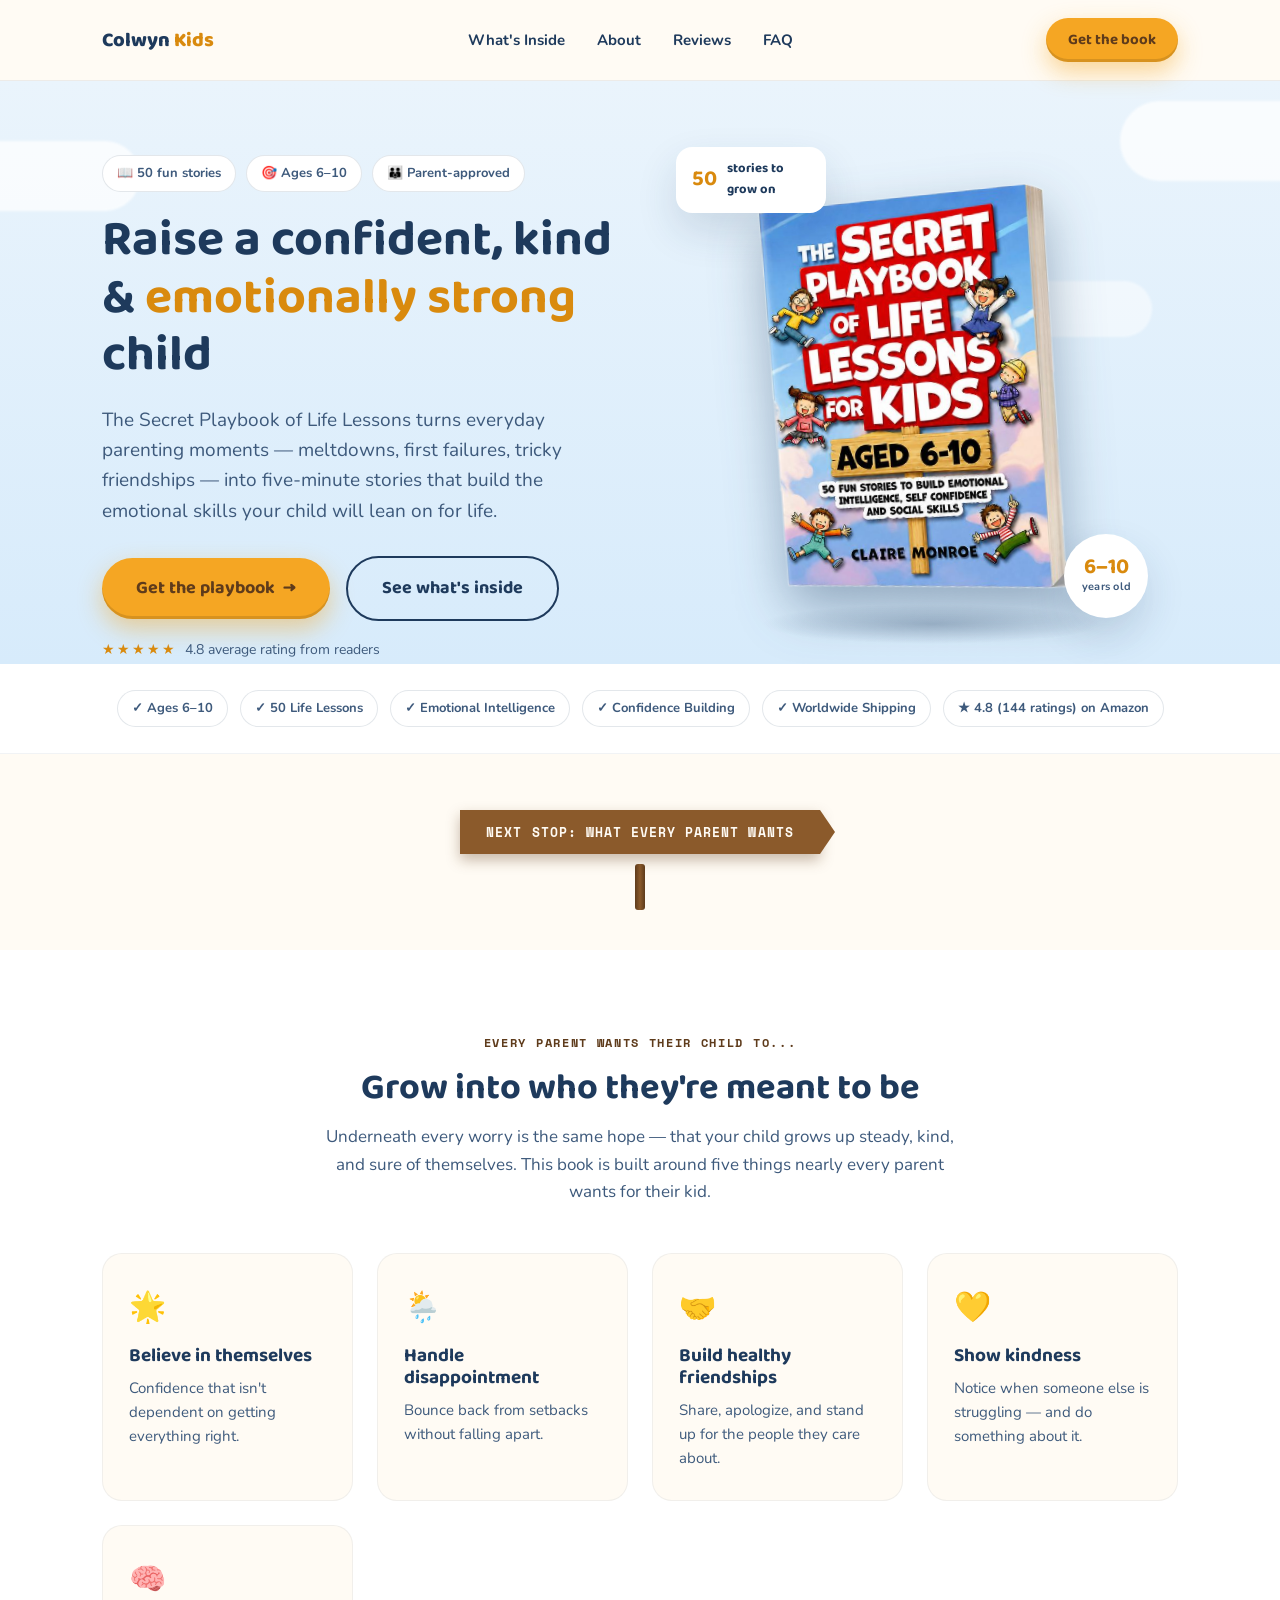
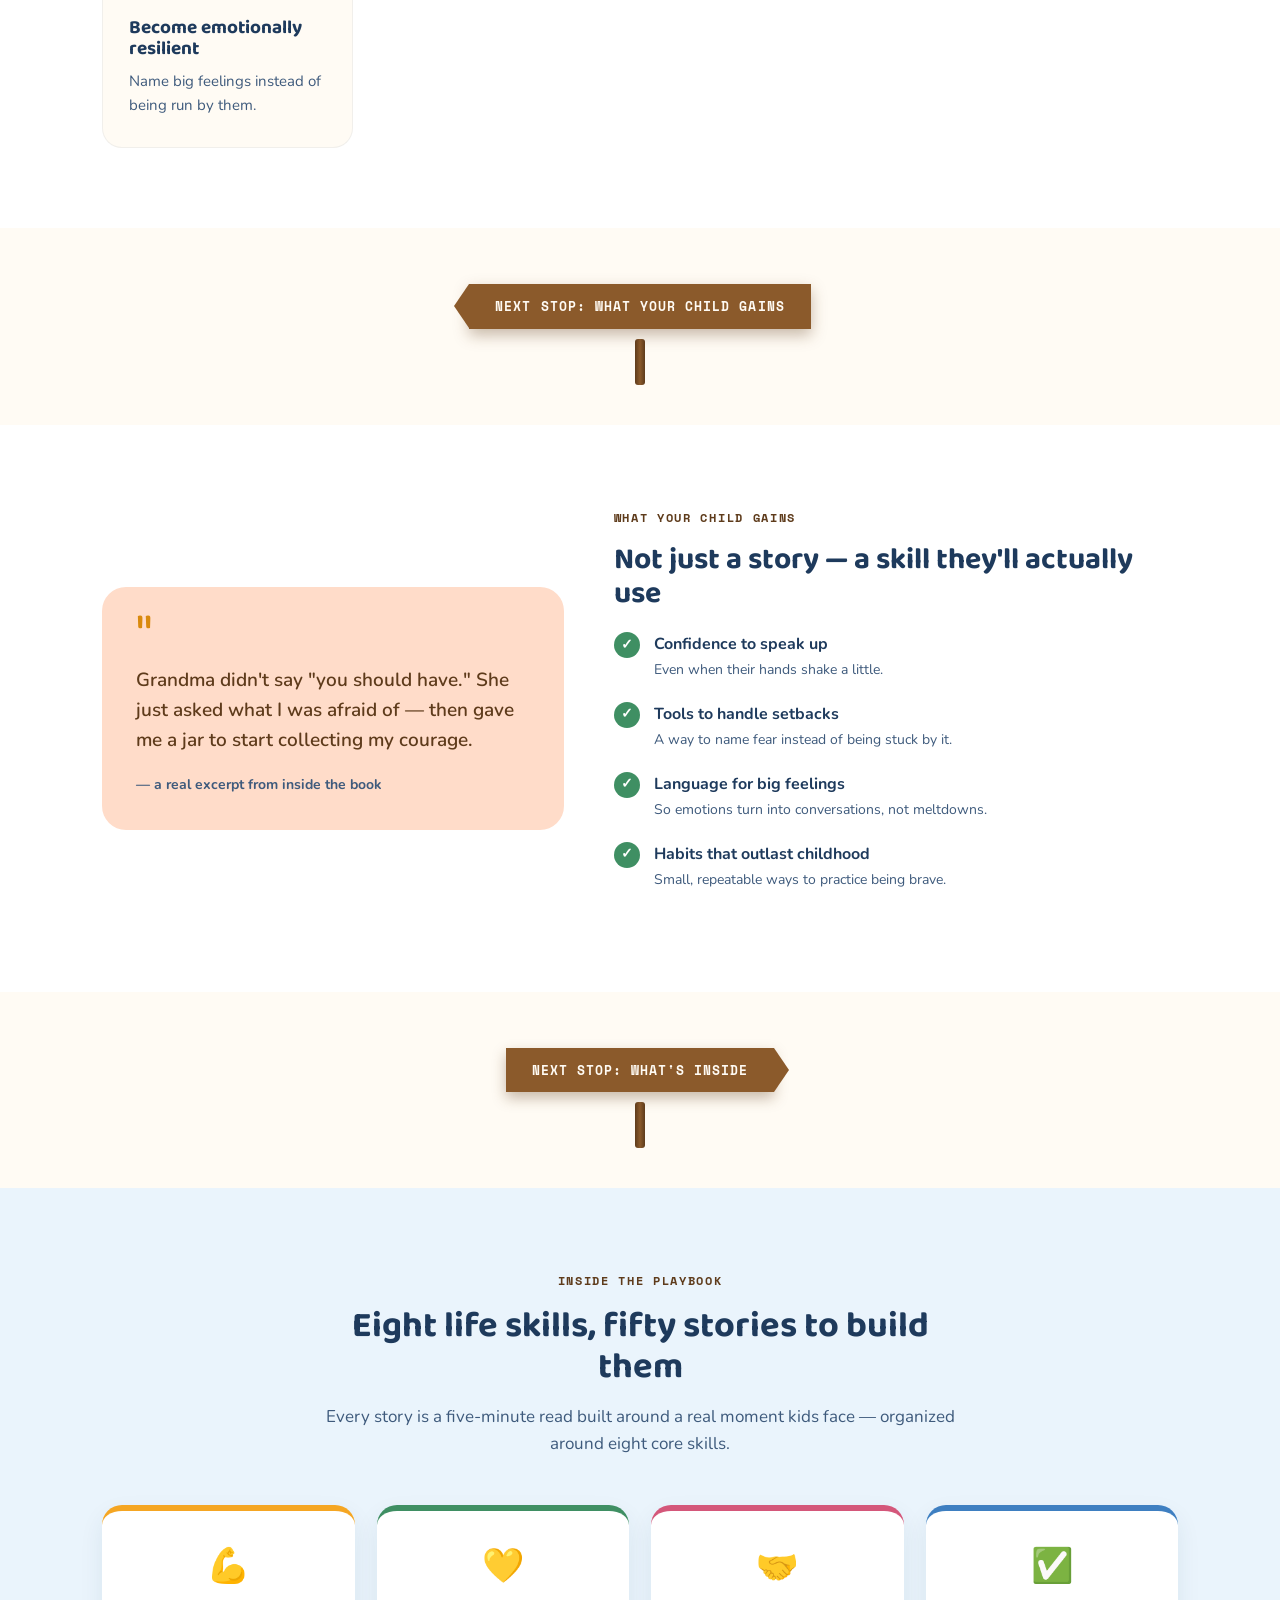
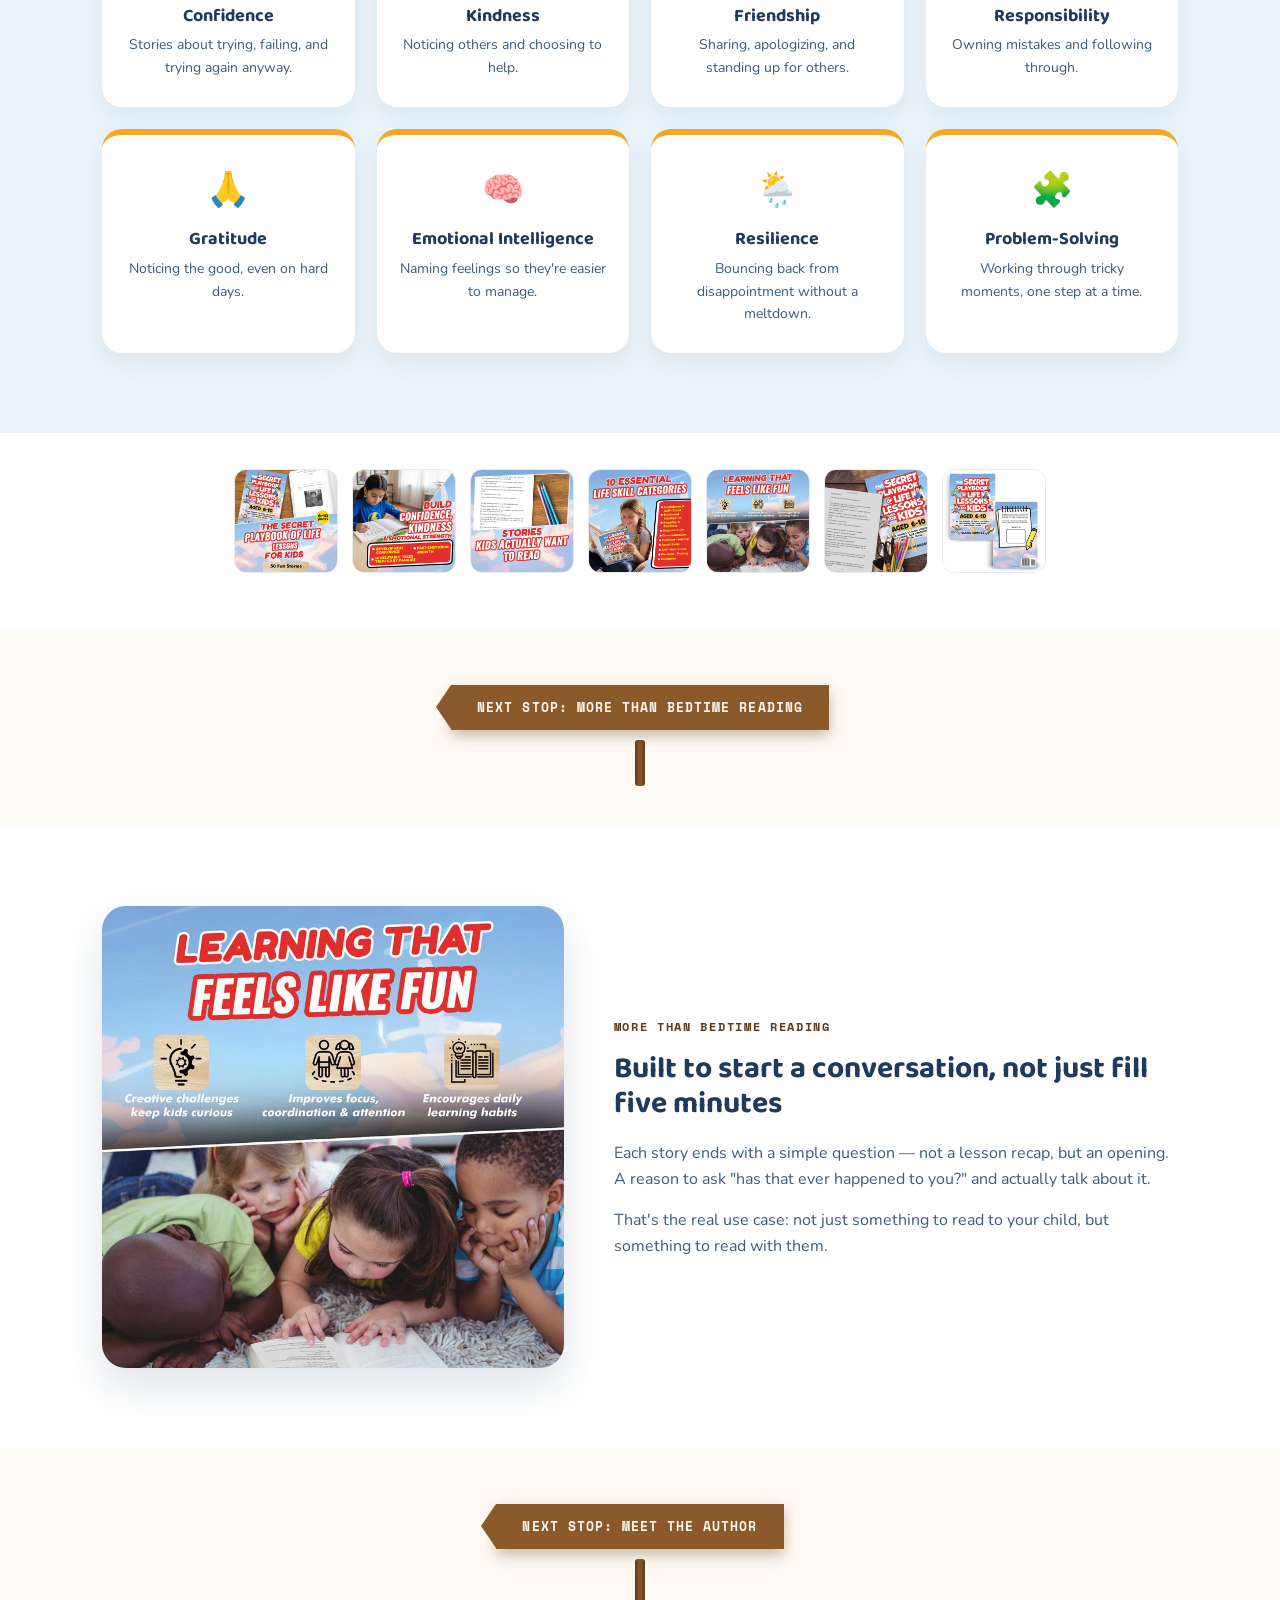
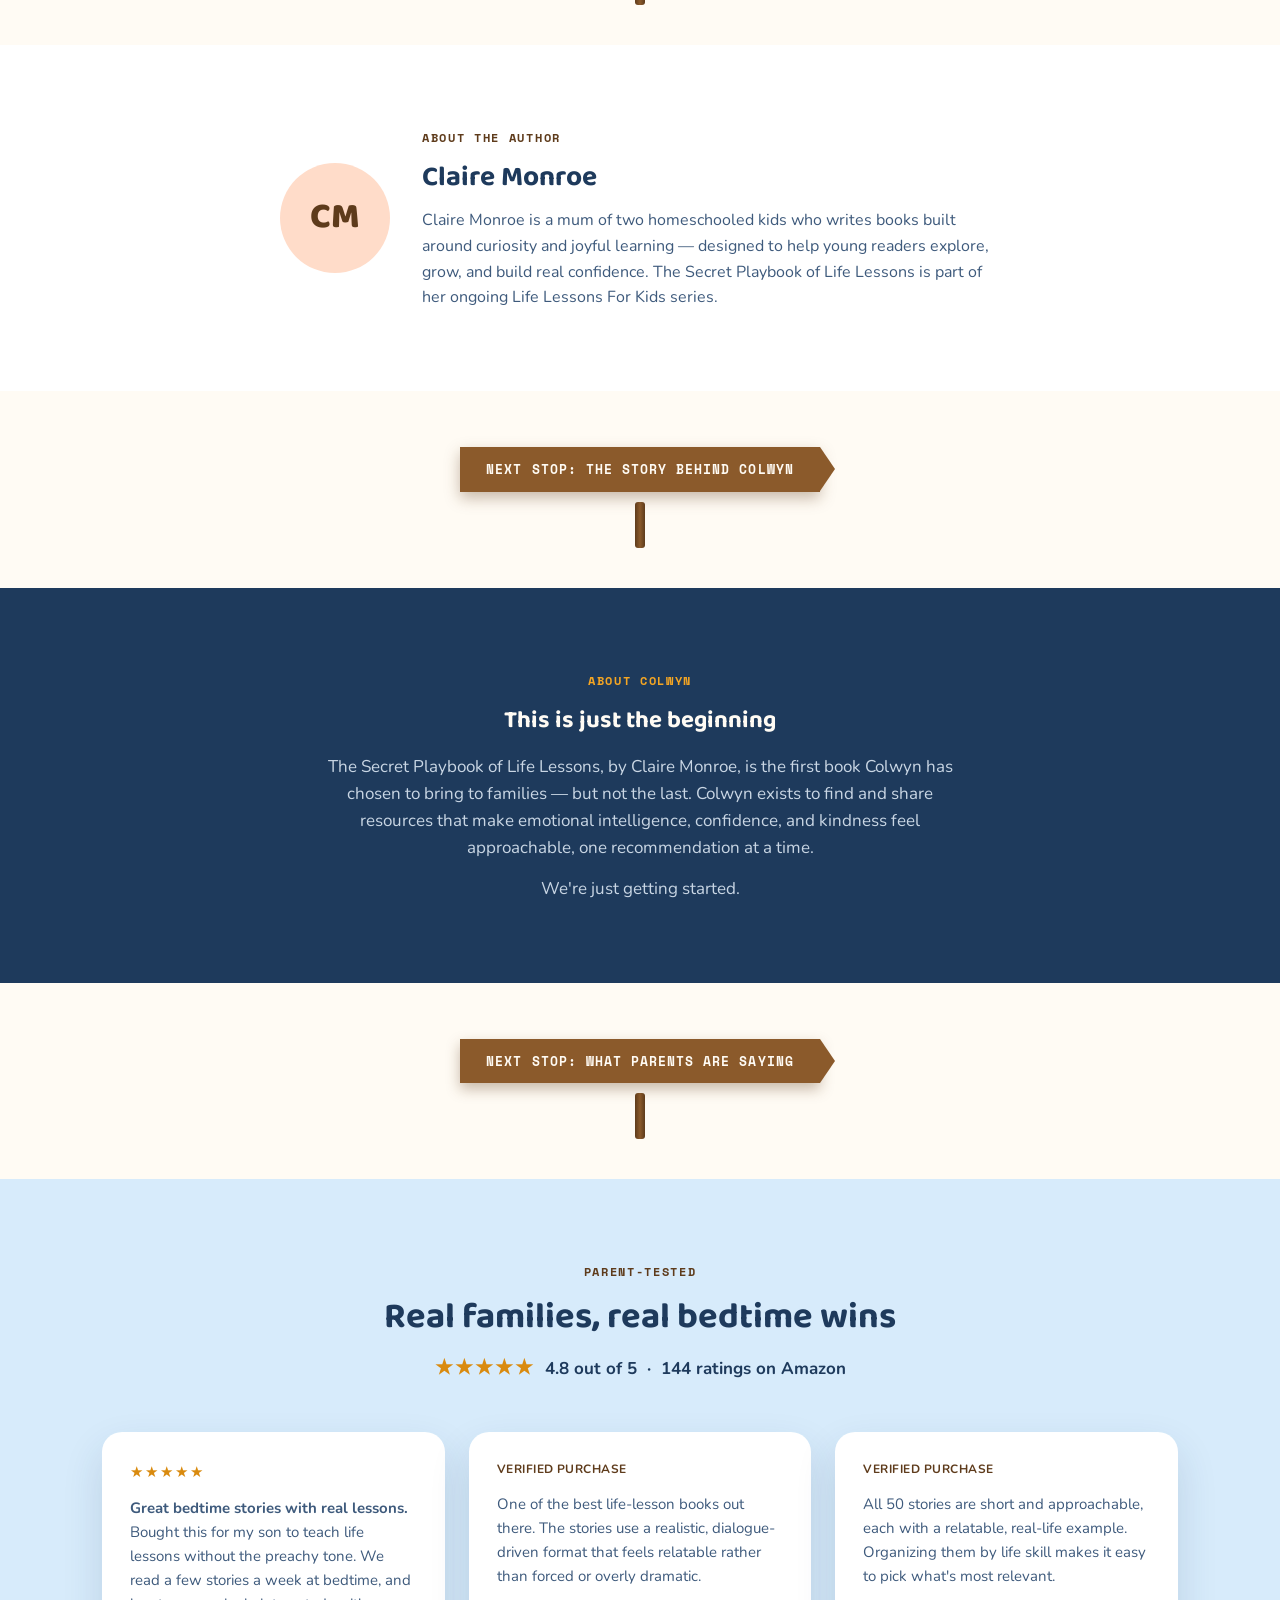
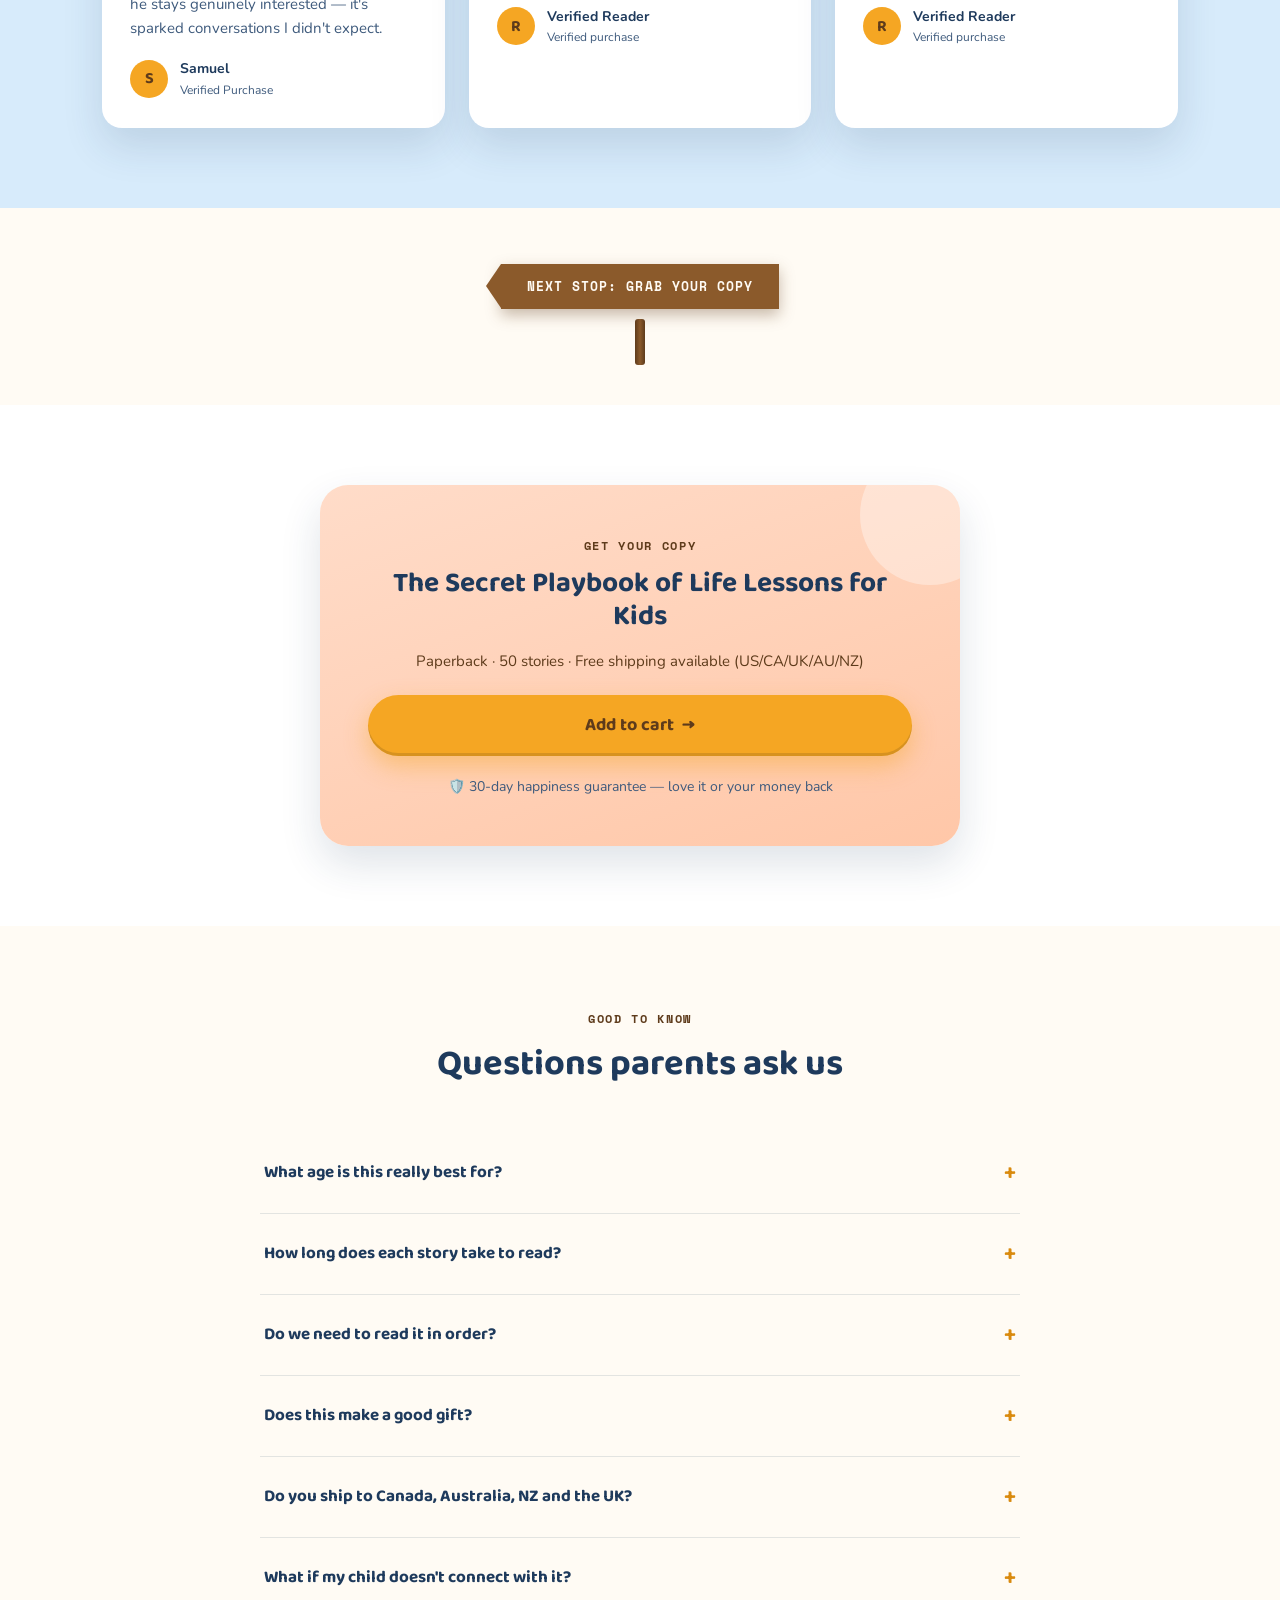
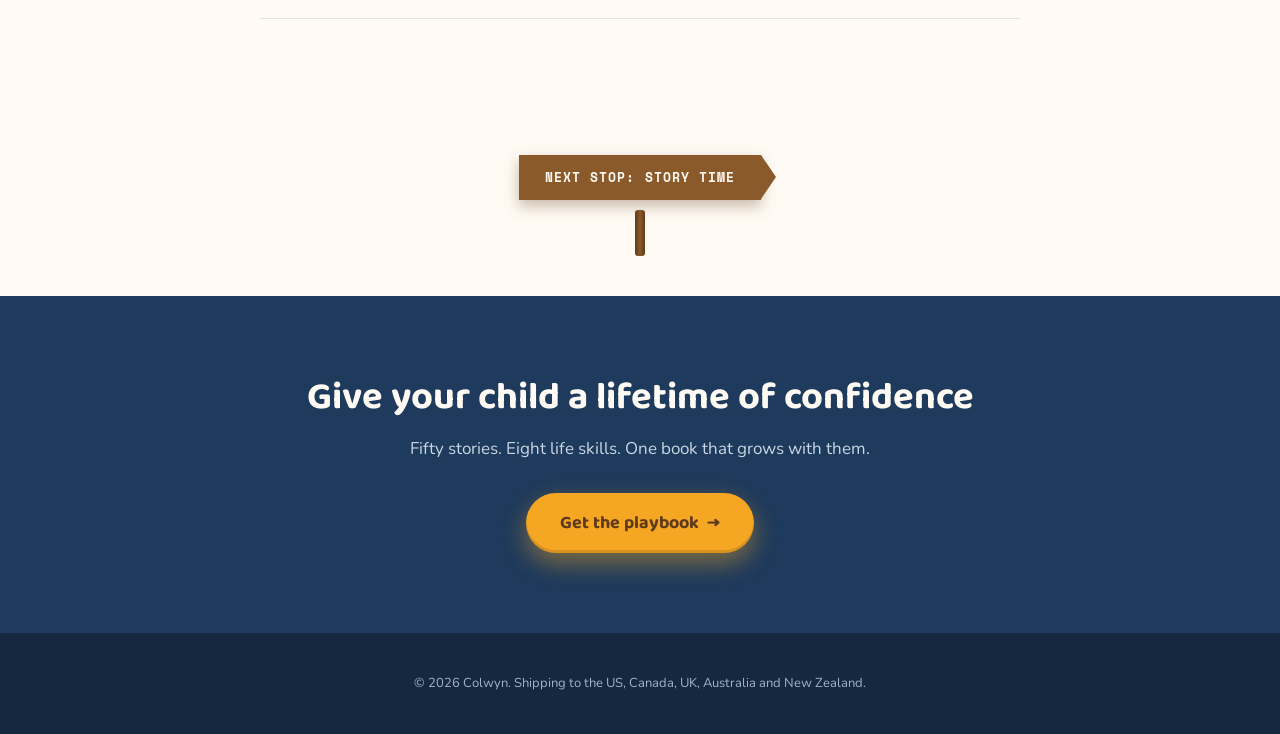
==== index.html @ 711b5210 "Rename l2 revision ife-lessons-landing-page.html to index.html" ====
<!DOCTYPE html>
<html lang="en">
<head>
<meta charset="UTF-8">
<meta name="viewport" content="width=device-width, initial-scale=1.0">
<title>The Secret Playbook of Life Lessons for Kids by Claire Monroe | Colwyn</title>
<link rel="preconnect" href="https://fonts.googleapis.com">
<link rel="preconnect" href="https://fonts.gstatic.com" crossorigin>
<link href="https://fonts.googleapis.com/css2?family=Baloo+2:wght@500;600;700;800&family=Nunito:wght@400;600;700;800&family=Space+Mono:wght@400;700&display=swap" rel="stylesheet">
<style>
  :root{
    --sky:#EAF4FC;
    --sky-deep:#D7EBFB;
    --peach:#FFDCC9;
    --peach-deep:#FFC7A8;
    --ink:#1E3A5C;
    --ink-soft:#3E5A7C;
    --wood:#8B5A2B;
    --wood-dark:#5E3B1B;
    --gold:#F5A623;
    --gold-deep:#D98A0E;
    --leaf:#3F8F63;
    --cream:#FFFBF4;
    --white:#FFFFFF;
    --shadow:0 18px 40px rgba(30,58,92,0.14);
  }
  *{box-sizing:border-box;margin:0;padding:0;}
  html{scroll-behavior:smooth;}
  body{
    font-family:'Nunito',sans-serif;
    color:var(--ink);
    background:var(--cream);
    line-height:1.6;
    -webkit-font-smoothing:antialiased;
  }
  h1,h2,h3,.display{
    font-family:'Baloo 2',cursive;
    font-weight:700;
    color:var(--ink);
    line-height:1.15;
  }
  .eyebrow{
    font-family:'Space Mono',monospace;
    font-size:12px;
    letter-spacing:0.14em;
    text-transform:uppercase;
    color:var(--wood-dark);
    font-weight:700;
  }
  a{color:inherit;text-decoration:none;}
  img{max-width:100%;display:block;}
  .wrap{max-width:1140px;margin:0 auto;padding:0 32px;}
  .btn{
    display:inline-flex;align-items:center;gap:10px;
    font-family:'Baloo 2',cursive;font-weight:700;font-size:18px;
    padding:16px 34px;border-radius:100px;border:none;cursor:pointer;
    transition:transform .15s ease, box-shadow .15s ease;
  }
  .btn-primary{
    background:var(--gold);color:var(--wood-dark);
    box-shadow:0 10px 24px rgba(245,166,35,0.45), inset 0 -3px 0 rgba(0,0,0,0.12);
  }
  .btn-primary:hover{transform:translateY(-2px);box-shadow:0 14px 28px rgba(245,166,35,0.55), inset 0 -3px 0 rgba(0,0,0,0.12);}
  .btn-ghost{
    background:transparent;color:var(--ink);border:2px solid var(--ink);
  }

  /* NAV */
  header{
    position:sticky;top:0;z-index:50;
    background:rgba(255,251,244,0.92);
    backdrop-filter:blur(6px);
    border-bottom:1px solid rgba(30,58,92,0.08);
  }
  .nav{display:flex;align-items:center;justify-content:space-between;padding:18px 32px;max-width:1140px;margin:0 auto;}
  .logo{font-family:'Baloo 2',cursive;font-weight:800;font-size:20px;}
  .logo span{color:var(--gold-deep);}
  .nav-links{display:flex;gap:32px;font-weight:700;font-size:15px;}
  .nav-links a:hover{color:var(--gold-deep);}
  .nav .btn{padding:10px 22px;font-size:15px;}
  @media (max-width:720px){.nav-links{display:none;}}
  section[id]{scroll-margin-top:88px;}

  /* HERO */
  .hero{
    background:linear-gradient(180deg,var(--sky) 0%, var(--sky-deep) 100%);
    position:relative;overflow:hidden;
    padding:72px 0 0;
  }
  .cloud{position:absolute;background:#fff;border-radius:100px;opacity:0.75;filter:blur(1px);}
  .hero-grid{
    display:grid;grid-template-columns:1.05fr 0.95fr;gap:40px;align-items:center;
    position:relative;z-index:2;
  }
  .badge-row{display:flex;gap:10px;flex-wrap:wrap;margin-bottom:20px;}
  .pill{
    background:var(--white);border:1px solid rgba(30,58,92,0.12);
    padding:7px 14px;border-radius:100px;font-size:13px;font-weight:700;
    display:flex;align-items:center;gap:6px;color:var(--ink-soft);
  }
  .hero h1{font-size:50px;margin-bottom:20px;}
  .hero h1 .hl{color:var(--gold-deep);}
  .hero p.lead{font-size:19px;color:var(--ink-soft);max-width:480px;margin-bottom:30px;}
  .hero-cta-row{display:flex;gap:16px;align-items:center;flex-wrap:wrap;margin-bottom:18px;}
  .trust-line{font-size:14px;color:var(--ink-soft);display:flex;align-items:center;gap:8px;}
  .stars{color:var(--gold-deep);letter-spacing:2px;}
  .book-stage{position:relative;display:flex;justify-content:center;align-items:center;padding:30px 0 60px;}
  .book-shadow{
    position:absolute;bottom:20px;width:70%;height:40px;
    background:radial-gradient(ellipse at center, rgba(30,58,92,0.28) 0%, rgba(30,58,92,0) 70%);
    z-index:0;
  }
  .book-cover-img{
    width:78%;max-width:340px;
    filter:drop-shadow(0 22px 26px rgba(30,58,92,0.38));
    transform:rotate(-4deg);
    position:relative;z-index:1;
  }
  .float-badge{
    position:absolute;background:var(--white);border-radius:16px;padding:12px 16px;
    box-shadow:var(--shadow);font-family:'Baloo 2',cursive;font-weight:700;
    display:flex;align-items:center;gap:10px;
    z-index:2;
  }
  .float-badge.stories{top:-6px;left:-10px;font-size:13px;max-width:150px;}
  .float-badge.age{
    bottom:9%;right:6%;flex-direction:column;gap:0;text-align:center;
    width:84px;height:84px;border-radius:50%;justify-content:center;padding:6px;
  }
  .float-badge.age .num{font-size:22px;line-height:1;}
  .float-badge.age .sub{font-size:11px;font-weight:700;color:var(--ink-soft);font-family:'Nunito',sans-serif;letter-spacing:0.02em;}
  .float-badge .num{font-size:22px;color:var(--gold-deep);}

  /* SIGNPOST DIVIDER (signature element) */
  .signpost-divider{
    display:flex;flex-direction:column;align-items:center;gap:10px;
    padding:56px 0 40px;position:relative;
  }
  .signpost-post{width:10px;height:46px;background:linear-gradient(90deg,var(--wood-dark),var(--wood),var(--wood-dark));border-radius:3px;}
  .signpost-arrow{
    background:var(--wood);color:var(--cream);
    font-family:'Space Mono',monospace;font-weight:700;font-size:13px;letter-spacing:0.08em;
    padding:12px 26px;position:relative;text-transform:uppercase;
    box-shadow:0 6px 14px rgba(94,59,27,0.35);
  }
  .signpost-arrow::after{
    content:"";position:absolute;right:-15px;top:0;border-top:22px solid transparent;
    border-bottom:22px solid transparent;border-left:15px solid var(--wood);
  }
  .signpost-arrow.left::after{left:-15px;right:auto;border-left:none;border-right:15px solid var(--wood);}

  section{padding:80px 0;}
  .section-head{text-align:center;max-width:640px;margin:0 auto 48px;}
  .section-head h2{font-size:36px;margin:12px 0 14px;}
  .section-head p{color:var(--ink-soft);font-size:17px;}

  /* EMPATHY */
  .empathy{background:var(--white);}
  .empathy-grid{display:grid;grid-template-columns:repeat(auto-fit,minmax(210px,1fr));gap:24px;}
  .empathy-card{
    background:var(--cream);border-radius:20px;padding:30px 26px;
    border:1px solid rgba(30,58,92,0.06);
  }
  .empathy-card .icon{font-size:30px;margin-bottom:14px;display:block;}
  .empathy-card h3{font-size:19px;margin-bottom:8px;}
  .empathy-card p{color:var(--ink-soft);font-size:15px;}

  /* TRAIL / FEATURES */
  .trail-section{background:var(--sky);}
  .trail{display:grid;grid-template-columns:repeat(4,1fr);gap:22px;}
  .sign{
    background:var(--white);border-radius:20px;padding:28px 22px;text-align:center;
    box-shadow:0 10px 24px rgba(30,58,92,0.08);position:relative;
    border-top:6px solid var(--gold);
  }
  .sign:nth-child(2){border-top-color:var(--leaf);}
  .sign:nth-child(3){border-top-color:#D4577A;}
  .sign:nth-child(4){border-top-color:#3E7FC1;}
  .sign .emoji{font-size:34px;margin-bottom:12px;display:block;}
  .sign h3{font-size:18px;margin-bottom:8px;}
  .sign p{font-size:14px;color:var(--ink-soft);}

  /* STORY PREVIEW */
  .preview{background:var(--white);}
  .preview-grid{display:grid;grid-template-columns:0.9fr 1.1fr;gap:50px;align-items:center;}
  .quote-card{
    background:var(--peach);border-radius:24px;padding:34px;position:relative;
  }
  .quote-card .mark{font-family:'Baloo 2',cursive;font-size:60px;color:var(--gold-deep);line-height:0.5;display:block;margin-bottom:14px;}
  .quote-card p.quote-text{font-size:19px;color:var(--wood-dark);font-weight:600;}
  .quote-card .attribution{margin-top:18px;font-size:14px;color:var(--ink-soft);font-weight:700;}
  .preview-list{list-style:none;}
  .preview-list li{display:flex;gap:14px;margin-bottom:20px;align-items:flex-start;}
  .check{
    flex-shrink:0;width:26px;height:26px;background:var(--leaf);border-radius:50%;
    color:#fff;display:flex;align-items:center;justify-content:center;font-size:14px;font-weight:700;
  }
  .preview-list h4{font-size:16px;margin-bottom:2px;}
  .preview-list p{font-size:14px;color:var(--ink-soft);}

  /* TESTIMONIALS */
  .testimonials{background:var(--sky-deep);}
  .test-grid{display:grid;grid-template-columns:repeat(3,1fr);gap:24px;}
  .test-card{background:var(--white);border-radius:20px;padding:28px;box-shadow:var(--shadow);}
  .test-card .stars{margin-bottom:12px;font-size:15px;}
  .test-card p.body-text{font-size:15px;color:var(--ink-soft);margin-bottom:18px;}
  .test-who{display:flex;align-items:center;gap:12px;}
  .avatar{width:38px;height:38px;border-radius:50%;background:var(--gold);color:var(--wood-dark);display:flex;align-items:center;justify-content:center;font-weight:700;font-family:'Baloo 2',cursive;}
  .test-who .name{font-weight:700;font-size:14px;}
  .test-who .loc{font-size:12px;color:var(--ink-soft);}

  /* PRICING */
  .pricing{background:var(--white);}
  .price-box{
    max-width:640px;margin:0 auto;background:linear-gradient(160deg,var(--peach) 0%, var(--peach-deep) 100%);
    border-radius:28px;padding:48px;text-align:center;box-shadow:var(--shadow);position:relative;overflow:hidden;
  }
  .price-box::before{
    content:"";position:absolute;top:-40px;right:-40px;width:140px;height:140px;
    background:rgba(255,255,255,0.35);border-radius:50%;
  }
  .price-box .btn-primary{width:100%;justify-content:center;margin-top:22px;}
  .guarantee{display:flex;align-items:center;justify-content:center;gap:10px;margin-top:20px;font-size:14px;color:var(--ink-soft);}

  /* FAQ */
  .faq{background:var(--cream);}
  .faq-list{max-width:760px;margin:0 auto;}
  .faq-item{border-bottom:1px solid rgba(30,58,92,0.12);}
  .faq-q{
    width:100%;text-align:left;background:none;border:none;cursor:pointer;
    padding:22px 4px;display:flex;justify-content:space-between;align-items:center;
    font-family:'Baloo 2',cursive;font-weight:700;font-size:17px;color:var(--ink);
  }
  .faq-q .plus{font-size:22px;color:var(--gold-deep);transition:transform .2s ease;}
  .faq-a{max-height:0;overflow:hidden;transition:max-height .25s ease;font-size:15px;color:var(--ink-soft);}
  .faq-a p{padding-bottom:20px;padding-right:30px;}
  .faq-item.open .plus{transform:rotate(45deg);}

  /* FINAL CTA */
  .final-cta{
    background:var(--ink);color:var(--cream);text-align:center;position:relative;overflow:hidden;
  }
  .final-cta h2{color:var(--cream);font-size:38px;margin-bottom:16px;}
  .final-cta p{color:#C9D6E4;max-width:480px;margin:0 auto 30px;font-size:17px;}
  .final-cta .signpost-arrow{background:var(--gold);color:var(--wood-dark);}
  .final-cta .signpost-arrow::after{border-left-color:var(--gold);}

  footer{background:#16283F;color:#9FB3C8;padding:40px 0;text-align:center;font-size:13px;}
  footer a{color:#D7E4F0;}

  @media (max-width:900px){
    .hero-grid{grid-template-columns:1fr;}
    .hero h1{font-size:38px;}
    .empathy-grid,.trail{grid-template-columns:repeat(2,1fr);}
    .preview-grid{grid-template-columns:1fr;}
    .test-grid{grid-template-columns:1fr;}
  }
  @media (max-width:560px){
    .empathy-grid,.trail{grid-template-columns:1fr;}
    .wrap{padding:0 20px;}
    .price-box{padding:32px 24px;}
  }

  /* GALLERY */
  .gallery{background:var(--white);padding:36px 0 56px;}
  .gallery-strip{display:flex;justify-content:center;flex-wrap:wrap;gap:14px;}
  .gallery-strip figure{margin:0;width:104px;height:104px;border-radius:12px;overflow:hidden;border:1px solid rgba(30,58,92,0.10);cursor:pointer;transition:transform .15s ease, border-color .15s ease;flex-shrink:0;}
  .gallery-strip figure:hover{transform:translateY(-3px);border-color:var(--gold-deep);}
  .gallery-strip img{width:100%;height:100%;object-fit:cover;display:block;}
  @media (max-width:560px){
    .gallery-strip figure{width:78px;height:78px;}
  }

  /* LIGHTBOX */
  .lightbox-overlay{
    position:fixed;inset:0;background:rgba(30,58,92,0.85);
    display:none;align-items:center;justify-content:center;
    z-index:999;padding:32px;cursor:zoom-out;
  }
  .lightbox-overlay.open{display:flex;}
  .lightbox-overlay img{max-width:90vw;max-height:88vh;border-radius:14px;box-shadow:0 24px 60px rgba(0,0,0,0.45);cursor:default;}
  .lightbox-close{
    position:absolute;top:22px;right:30px;color:#fff;font-size:34px;
    font-family:'Baloo 2',cursive;cursor:pointer;line-height:1;
  }

  /* TRUST BAR */
  .trust-bar{background:var(--white);padding:26px 0;border-bottom:1px solid rgba(30,58,92,0.06);}
  .trust-bar-row{display:flex;flex-wrap:wrap;justify-content:center;gap:12px;}

  /* ABOUT COLWYN */
  .about-section{background:var(--ink);}
  .about-section .wrap{max-width:720px;text-align:center;}
  .about-section h2{color:var(--cream);}
  .about-section p{color:#C9D6E4;font-size:17px;margin-bottom:14px;}

  /* AUTHOR */
  .author-section{background:var(--white);}
  .author-card{display:flex;gap:32px;align-items:center;max-width:720px;margin:0 auto;}
  .author-avatar{
    flex-shrink:0;width:110px;height:110px;border-radius:50%;background:var(--peach);
    display:flex;align-items:center;justify-content:center;font-family:'Baloo 2',cursive;
    font-size:36px;font-weight:800;color:var(--wood-dark);
  }
  .author-card p{color:var(--ink-soft);font-size:16px;}
  @media (max-width:560px){.author-card{flex-direction:column;text-align:center;}}
</style>
</head>
<body>

<header>
  <div class="nav">
    <div class="logo">Colwyn <span>Kids</span></div>
    <div class="nav-links">
      <a href="#inside">What's Inside</a>
      <a href="#about">About</a>
      <a href="#reviews">Reviews</a>
      <a href="#faq">FAQ</a>
    </div>
    <a href="#pricing" class="btn btn-primary">Get the book</a>
  </div>
</header>

<section class="hero">
  <div class="cloud" style="width:180px;height:70px;top:60px;left:-40px;"></div>
  <div class="cloud" style="width:220px;height:80px;top:20px;right:-60px;"></div>
  <div class="cloud" style="width:140px;height:56px;top:200px;right:10%;opacity:0.5;"></div>
  <div class="wrap hero-grid">
    <div>
      <div class="badge-row">
        <span class="pill">📖 50 fun stories</span>
        <span class="pill">🎯 Ages 6–10</span>
        <span class="pill">👪 Parent-approved</span>
      </div>
      <h1>Raise a confident, kind & <span class="hl">emotionally strong</span> child</h1>
      <p class="lead">The Secret Playbook of Life Lessons turns everyday parenting moments — meltdowns, first failures, tricky friendships — into five-minute stories that build the emotional skills your child will lean on for life.</p>
      <div class="hero-cta-row">
        <a href="#pricing" class="btn btn-primary">Get the playbook &nbsp;→</a>
        <a href="#inside" class="btn btn-ghost">See what's inside</a>
      </div>
      <div class="trust-line"><span class="stars">★★★★★</span> 4.8 average rating from readers</div>
    </div>
    <div class="book-stage">
      <div class="book-shadow"></div>
      <div class="float-badge stories"><span class="num">50</span> stories to grow on</div>
      <img class="book-cover-img" src="[data-uri]" alt="The Secret Playbook of Life Lessons for Kids, by Claire Monroe">
      <div class="float-badge age"><span class="num">6–10</span><span class="sub">years old</span></div>
    </div>
  </div>
</section>

<section class="trust-bar">
  <div class="wrap trust-bar-row">
    <span class="pill">✓ Ages 6–10</span>
    <span class="pill">✓ 50 Life Lessons</span>
    <span class="pill">✓ Emotional Intelligence</span>
    <span class="pill">✓ Confidence Building</span>
    <span class="pill">✓ Worldwide Shipping</span>
    <span class="pill">★ 4.8 (144 ratings) on Amazon</span>
  </div>
</section>

<div class="signpost-divider">
  <div class="signpost-arrow">Next stop: what every parent wants</div>
  <div class="signpost-post"></div>
</div>

<section class="empathy" id="emotional">
  <div class="wrap">
    <div class="section-head">
      <span class="eyebrow">Every parent wants their child to...</span>
      <h2>Grow into who they're meant to be</h2>
      <p>Underneath every worry is the same hope — that your child grows up steady, kind, and sure of themselves. This book is built around five things nearly every parent wants for their kid.</p>
    </div>
    <div class="empathy-grid">
      <div class="empathy-card">
        <span class="icon">🌟</span>
        <h3>Believe in themselves</h3>
        <p>Confidence that isn't dependent on getting everything right.</p>
      </div>
      <div class="empathy-card">
        <span class="icon">🌦️</span>
        <h3>Handle disappointment</h3>
        <p>Bounce back from setbacks without falling apart.</p>
      </div>
      <div class="empathy-card">
        <span class="icon">🤝</span>
        <h3>Build healthy friendships</h3>
        <p>Share, apologize, and stand up for the people they care about.</p>
      </div>
      <div class="empathy-card">
        <span class="icon">💛</span>
        <h3>Show kindness</h3>
        <p>Notice when someone else is struggling — and do something about it.</p>
      </div>
      <div class="empathy-card">
        <span class="icon">🧠</span>
        <h3>Become emotionally resilient</h3>
        <p>Name big feelings instead of being run by them.</p>
      </div>
    </div>
  </div>
</section>

<div class="signpost-divider">
  <div class="signpost-arrow left">Next stop: what your child gains</div>
  <div class="signpost-post"></div>
</div>

<section class="preview" id="benefits">
  <div class="wrap preview-grid">
    <div class="quote-card">
      <span class="mark">"</span>
      <p class="quote-text">Grandma didn't say "you should have." She just asked what I was afraid of — then gave me a jar to start collecting my courage.</p>
      <div class="attribution">— a real excerpt from inside the book</div>
    </div>
    <div>
      <span class="eyebrow">What your child gains</span>
      <h2 style="margin:12px 0 20px;font-size:30px;">Not just a story — a skill they'll actually use</h2>
      <ul class="preview-list">
        <li><span class="check">✓</span><div><h4>Confidence to speak up</h4><p>Even when their hands shake a little.</p></div></li>
        <li><span class="check">✓</span><div><h4>Tools to handle setbacks</h4><p>A way to name fear instead of being stuck by it.</p></div></li>
        <li><span class="check">✓</span><div><h4>Language for big feelings</h4><p>So emotions turn into conversations, not meltdowns.</p></div></li>
        <li><span class="check">✓</span><div><h4>Habits that outlast childhood</h4><p>Small, repeatable ways to practice being brave.</p></div></li>
      </ul>
    </div>
  </div>
</section>

<div class="signpost-divider">
  <div class="signpost-arrow">Next stop: what's inside</div>
  <div class="signpost-post"></div>
</div>

<section class="trail-section" id="inside">
  <div class="wrap">
    <div class="section-head">
      <span class="eyebrow">Inside the playbook</span>
      <h2>Eight life skills, fifty stories to build them</h2>
      <p>Every story is a five-minute read built around a real moment kids face — organized around eight core skills.</p>
    </div>
    <div class="trail">
      <div class="sign">
        <span class="emoji">💪</span>
        <h3>Confidence</h3>
        <p>Stories about trying, failing, and trying again anyway.</p>
      </div>
      <div class="sign">
        <span class="emoji">💛</span>
        <h3>Kindness</h3>
        <p>Noticing others and choosing to help.</p>
      </div>
      <div class="sign">
        <span class="emoji">🤝</span>
        <h3>Friendship</h3>
        <p>Sharing, apologizing, and standing up for others.</p>
      </div>
      <div class="sign">
        <span class="emoji">✅</span>
        <h3>Responsibility</h3>
        <p>Owning mistakes and following through.</p>
      </div>
      <div class="sign">
        <span class="emoji">🙏</span>
        <h3>Gratitude</h3>
        <p>Noticing the good, even on hard days.</p>
      </div>
      <div class="sign">
        <span class="emoji">🧠</span>
        <h3>Emotional Intelligence</h3>
        <p>Naming feelings so they're easier to manage.</p>
      </div>
      <div class="sign">
        <span class="emoji">🌦️</span>
        <h3>Resilience</h3>
        <p>Bouncing back from disappointment without a meltdown.</p>
      </div>
      <div class="sign">
        <span class="emoji">🧩</span>
        <h3>Problem-Solving</h3>
        <p>Working through tricky moments, one step at a time.</p>
      </div>
    </div>
  </div>
</section>

<section class="gallery">
  <div class="wrap">
    <div class="gallery-strip">
      <figure><img src="[data-uri]" alt="The Secret Playbook of Life Lessons for Kids, with a sample story page featuring The Boy and His Worries"></figure>
      <figure><img src="[data-uri]" alt="A young reader building confidence and kindness with the book"></figure>
      <figure><img src="[data-uri]" alt="Sample story page kids actually want to read"></figure>
      <figure><img src="[data-uri]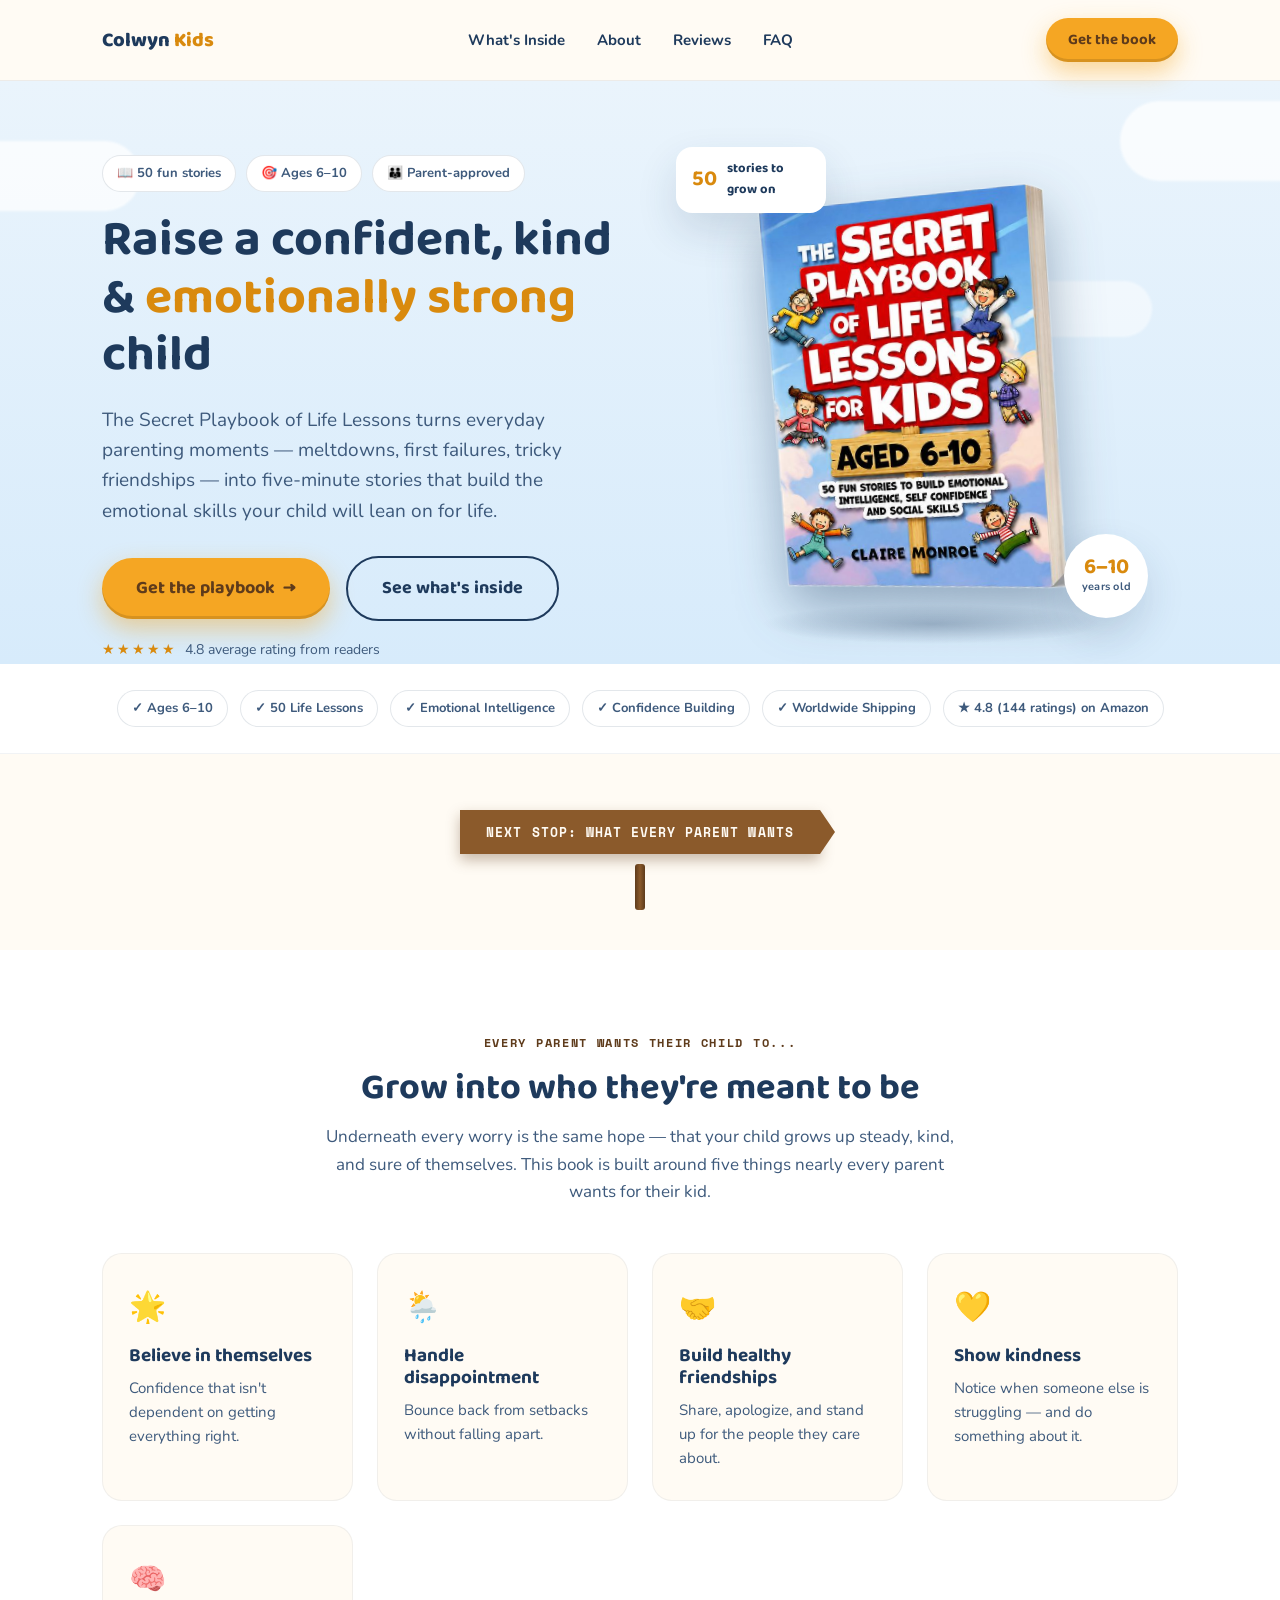
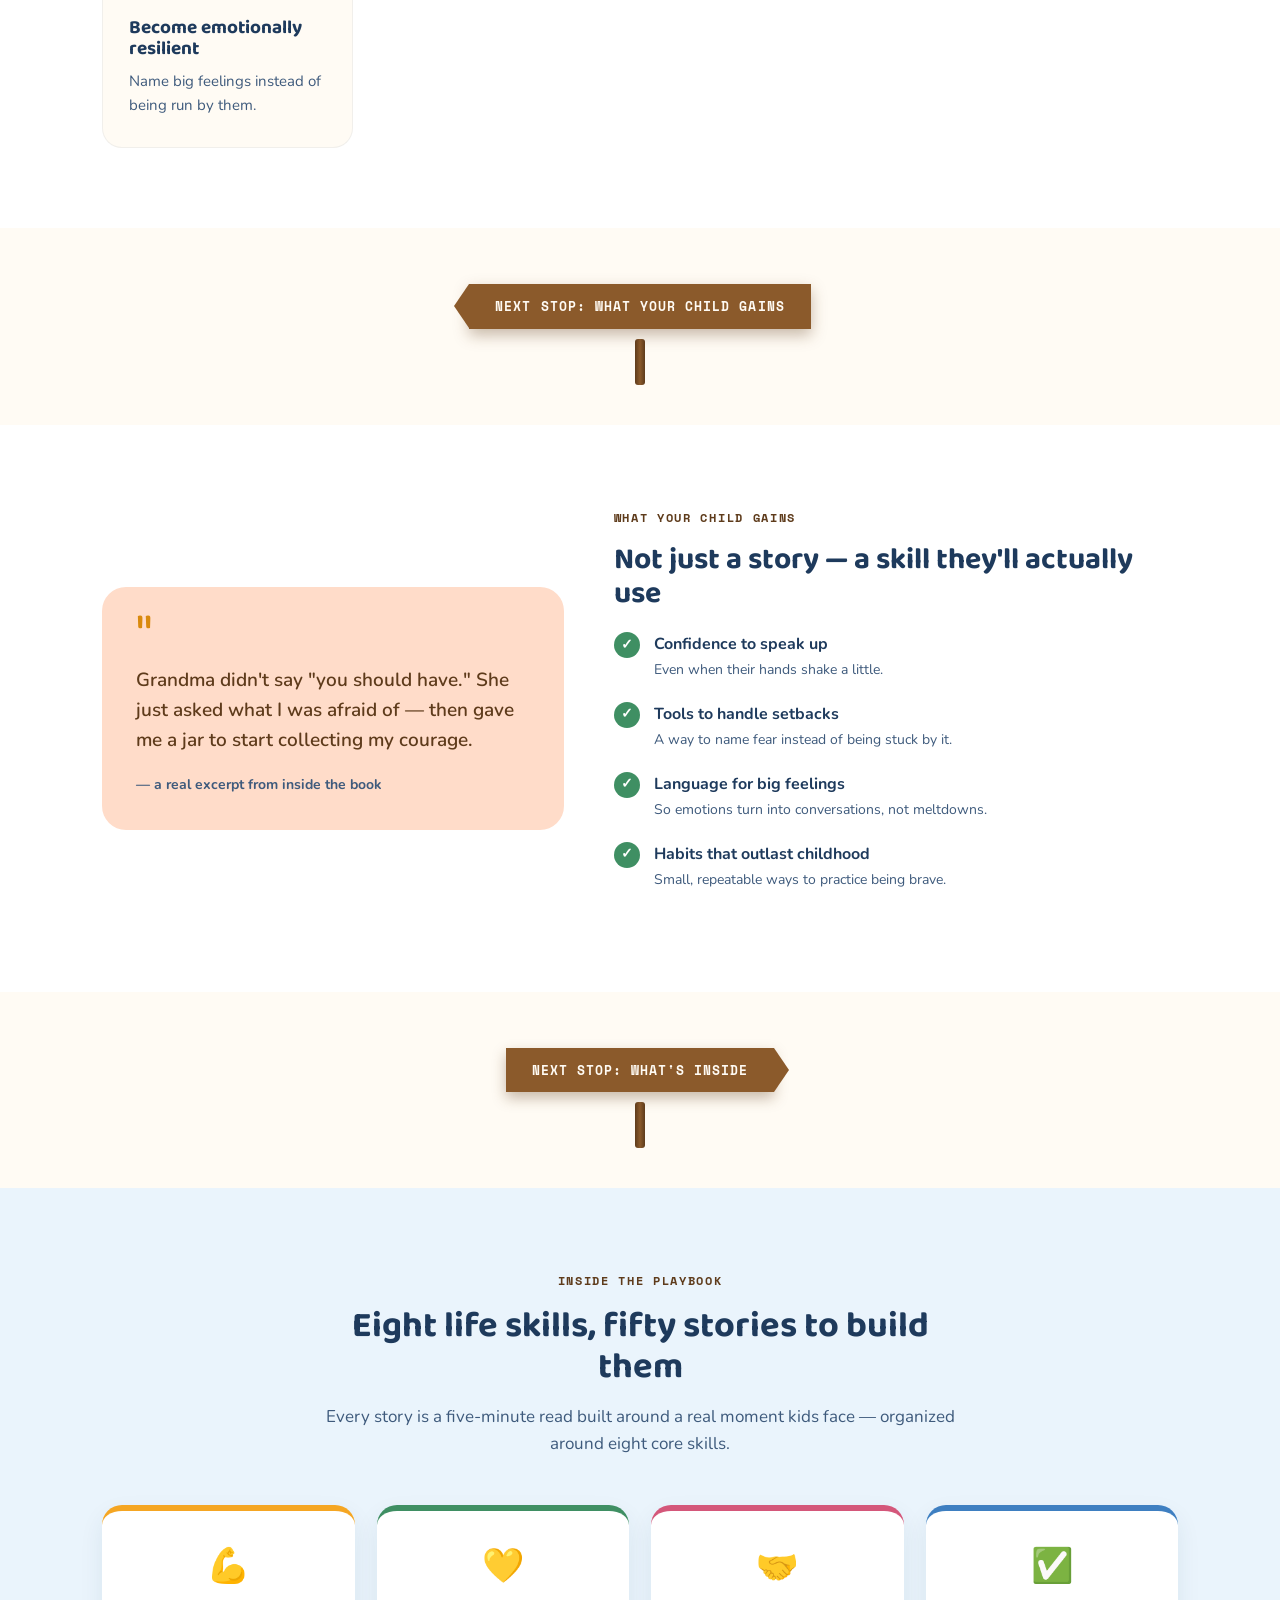
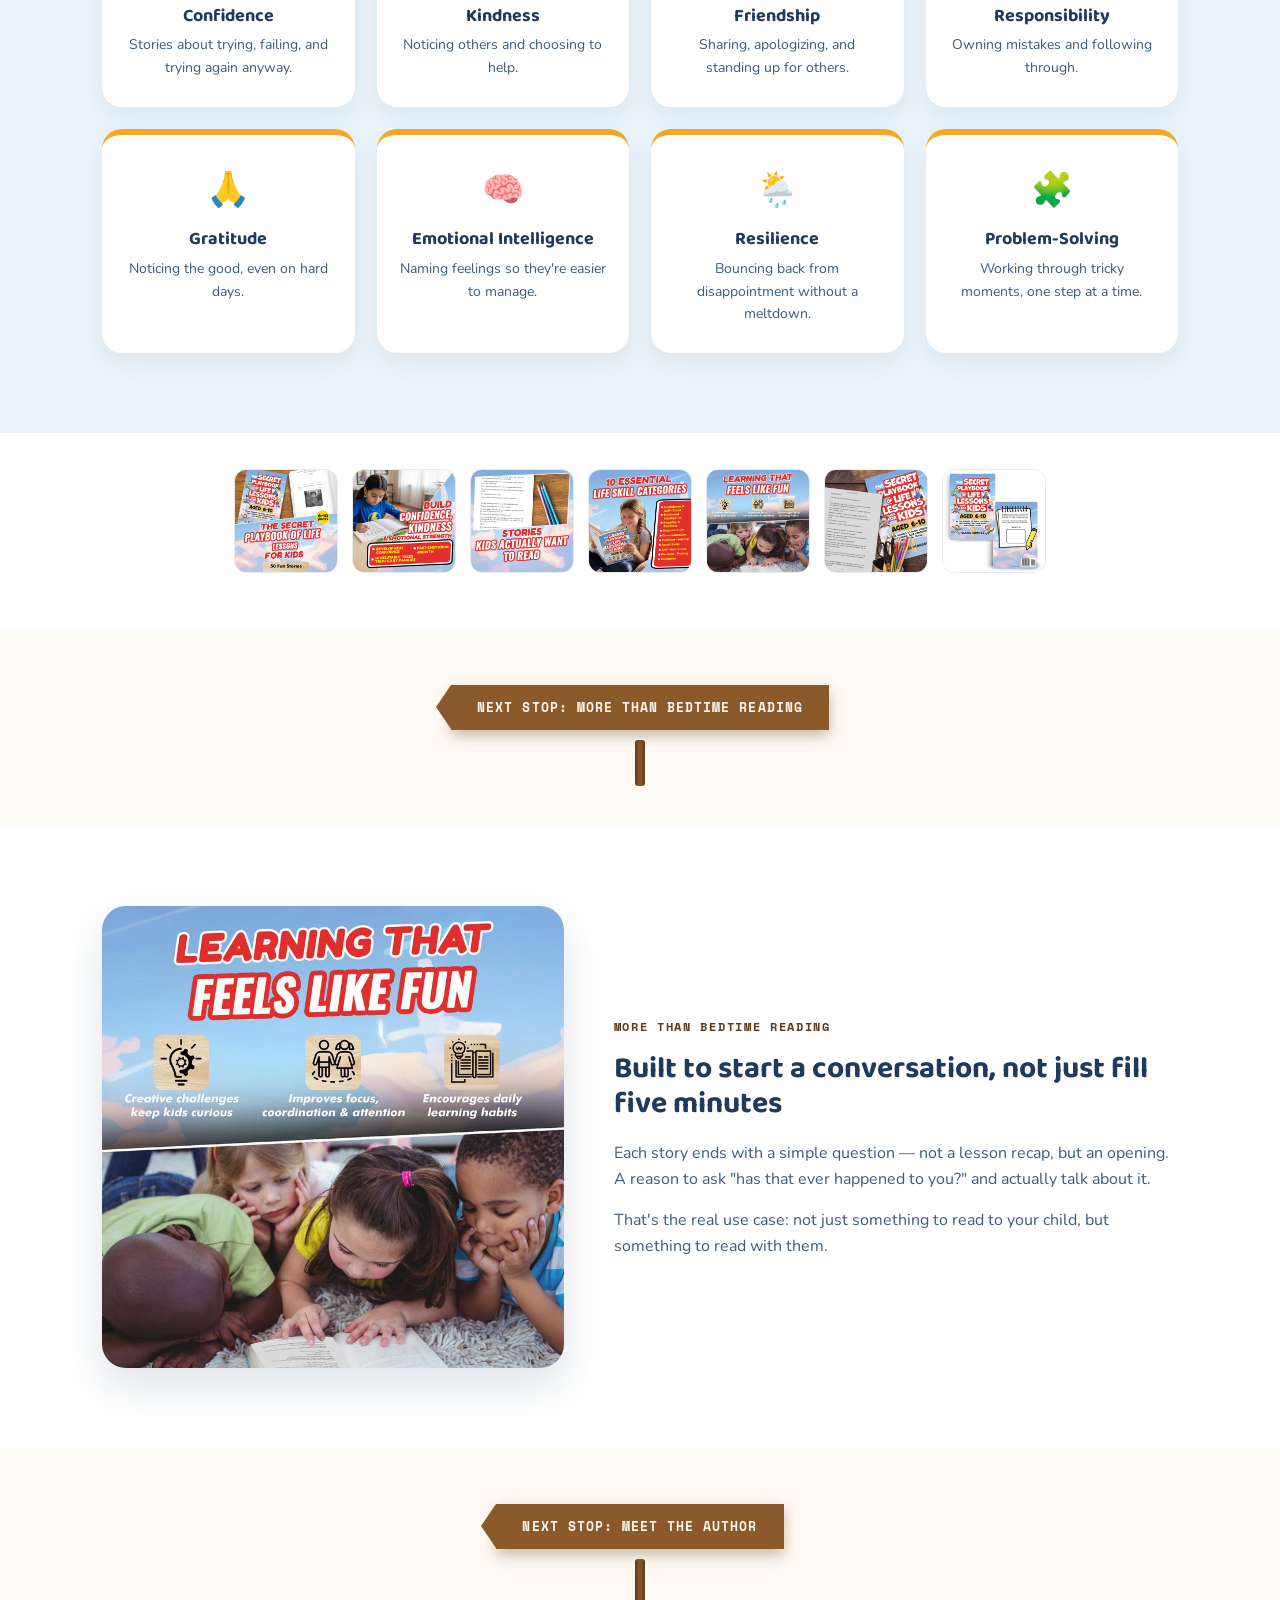
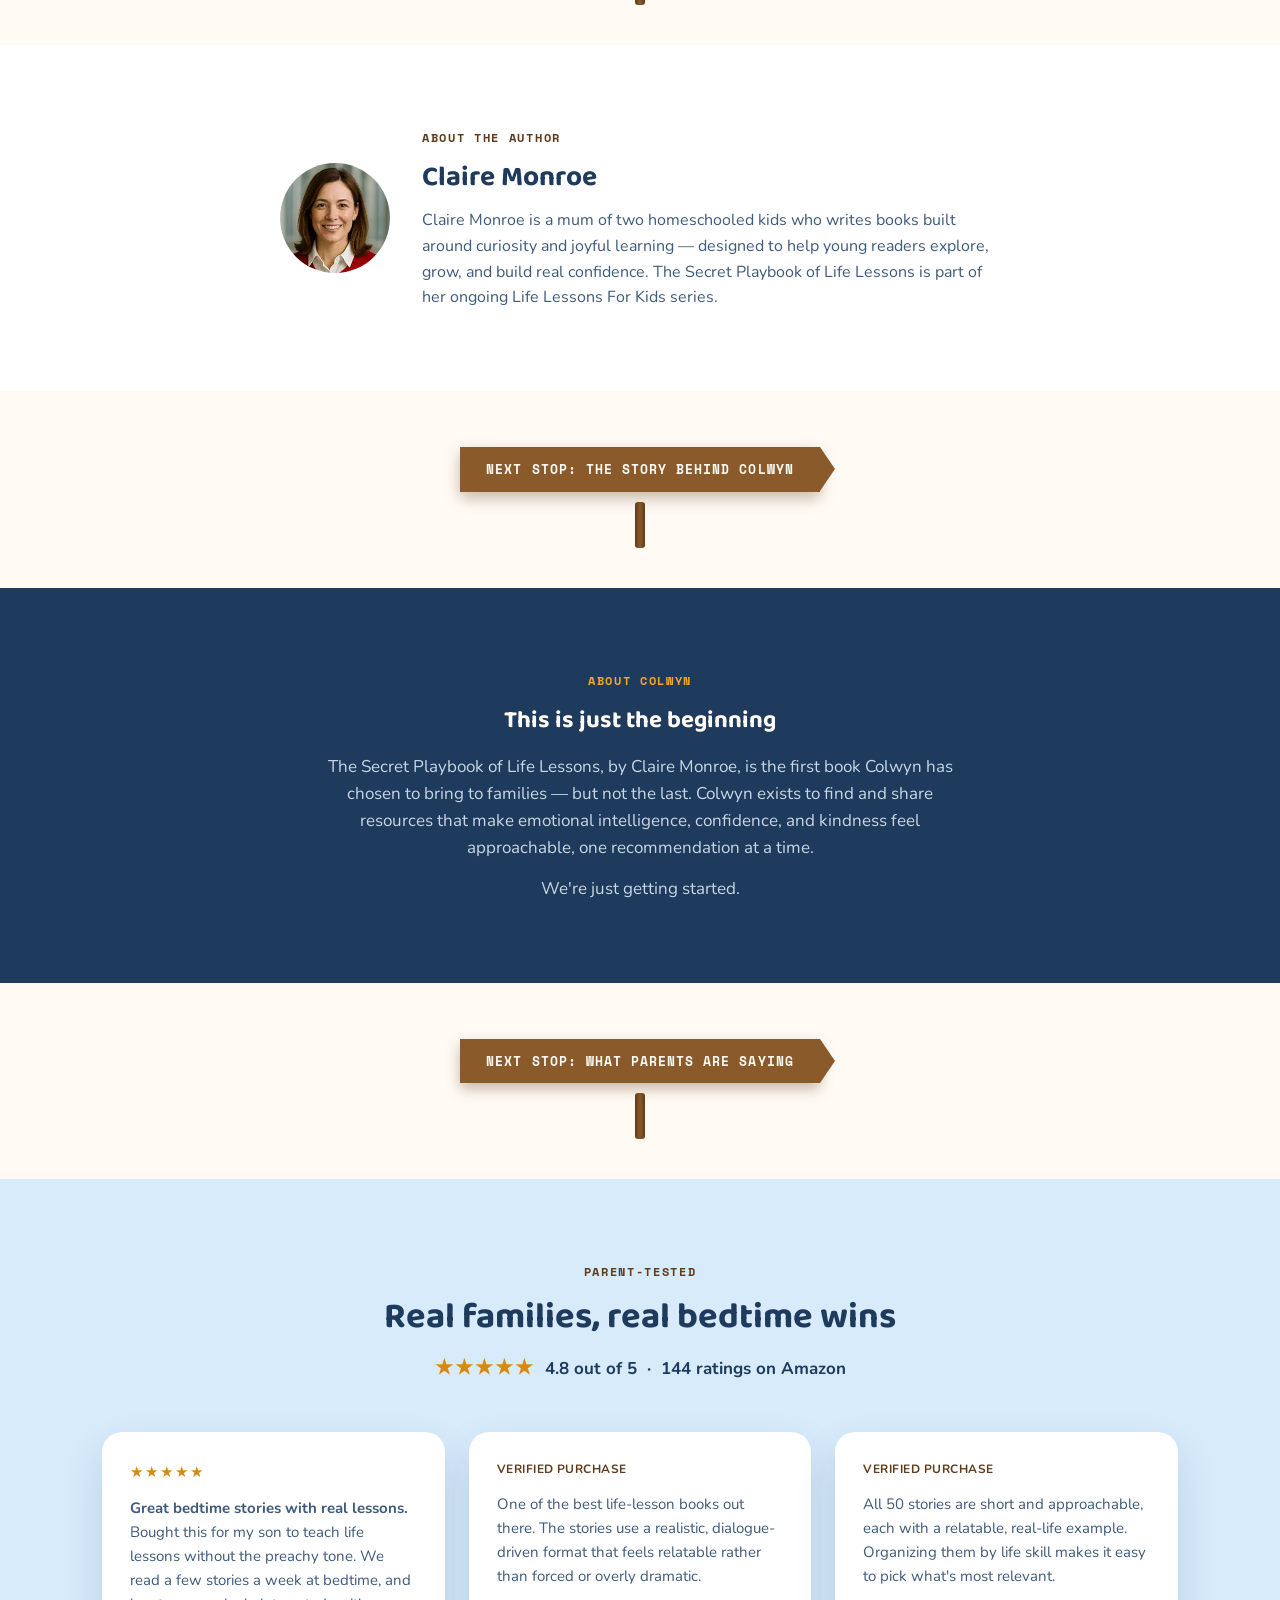
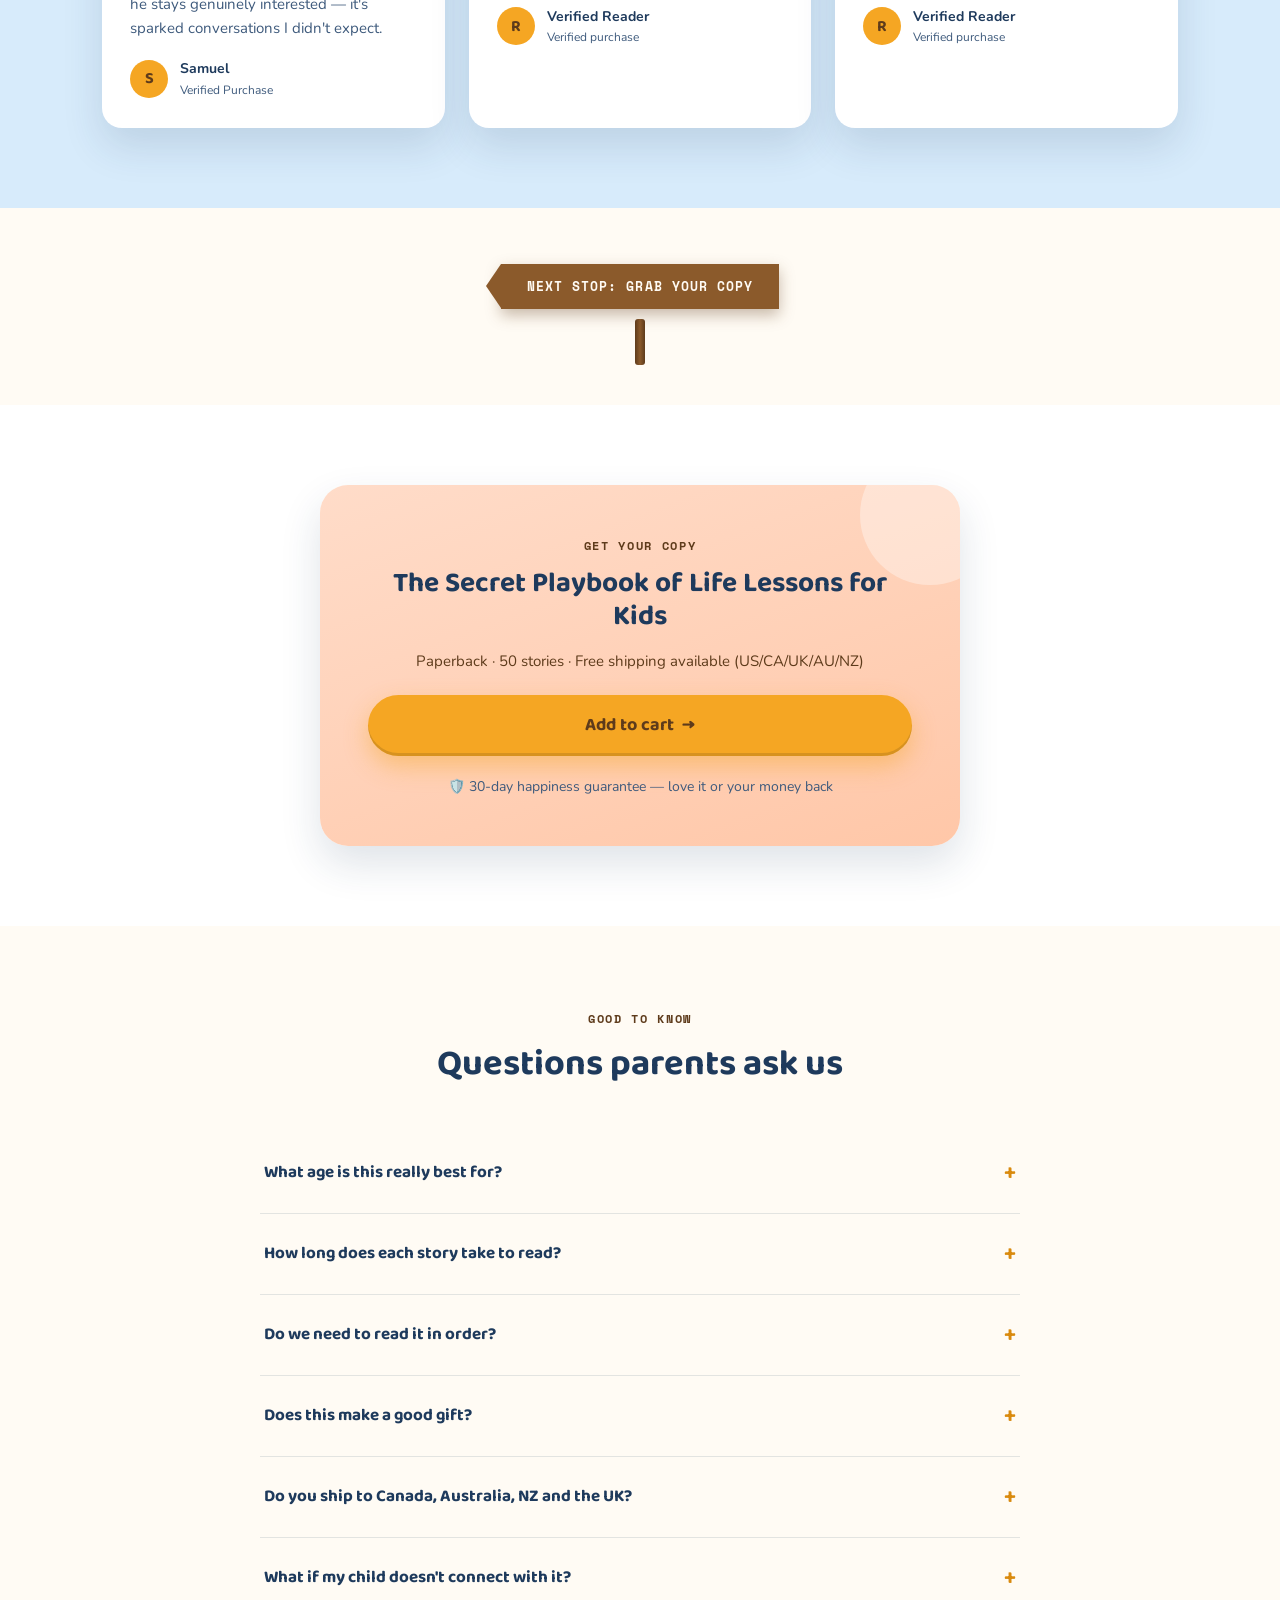
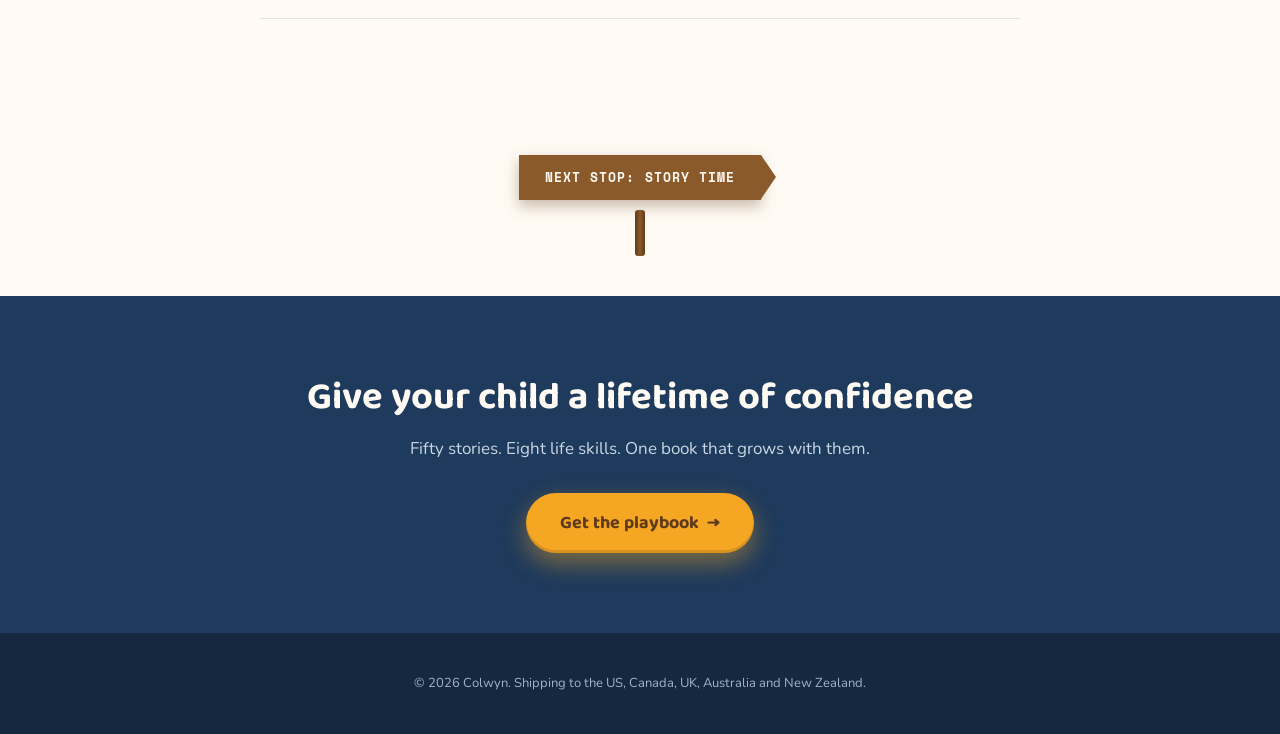
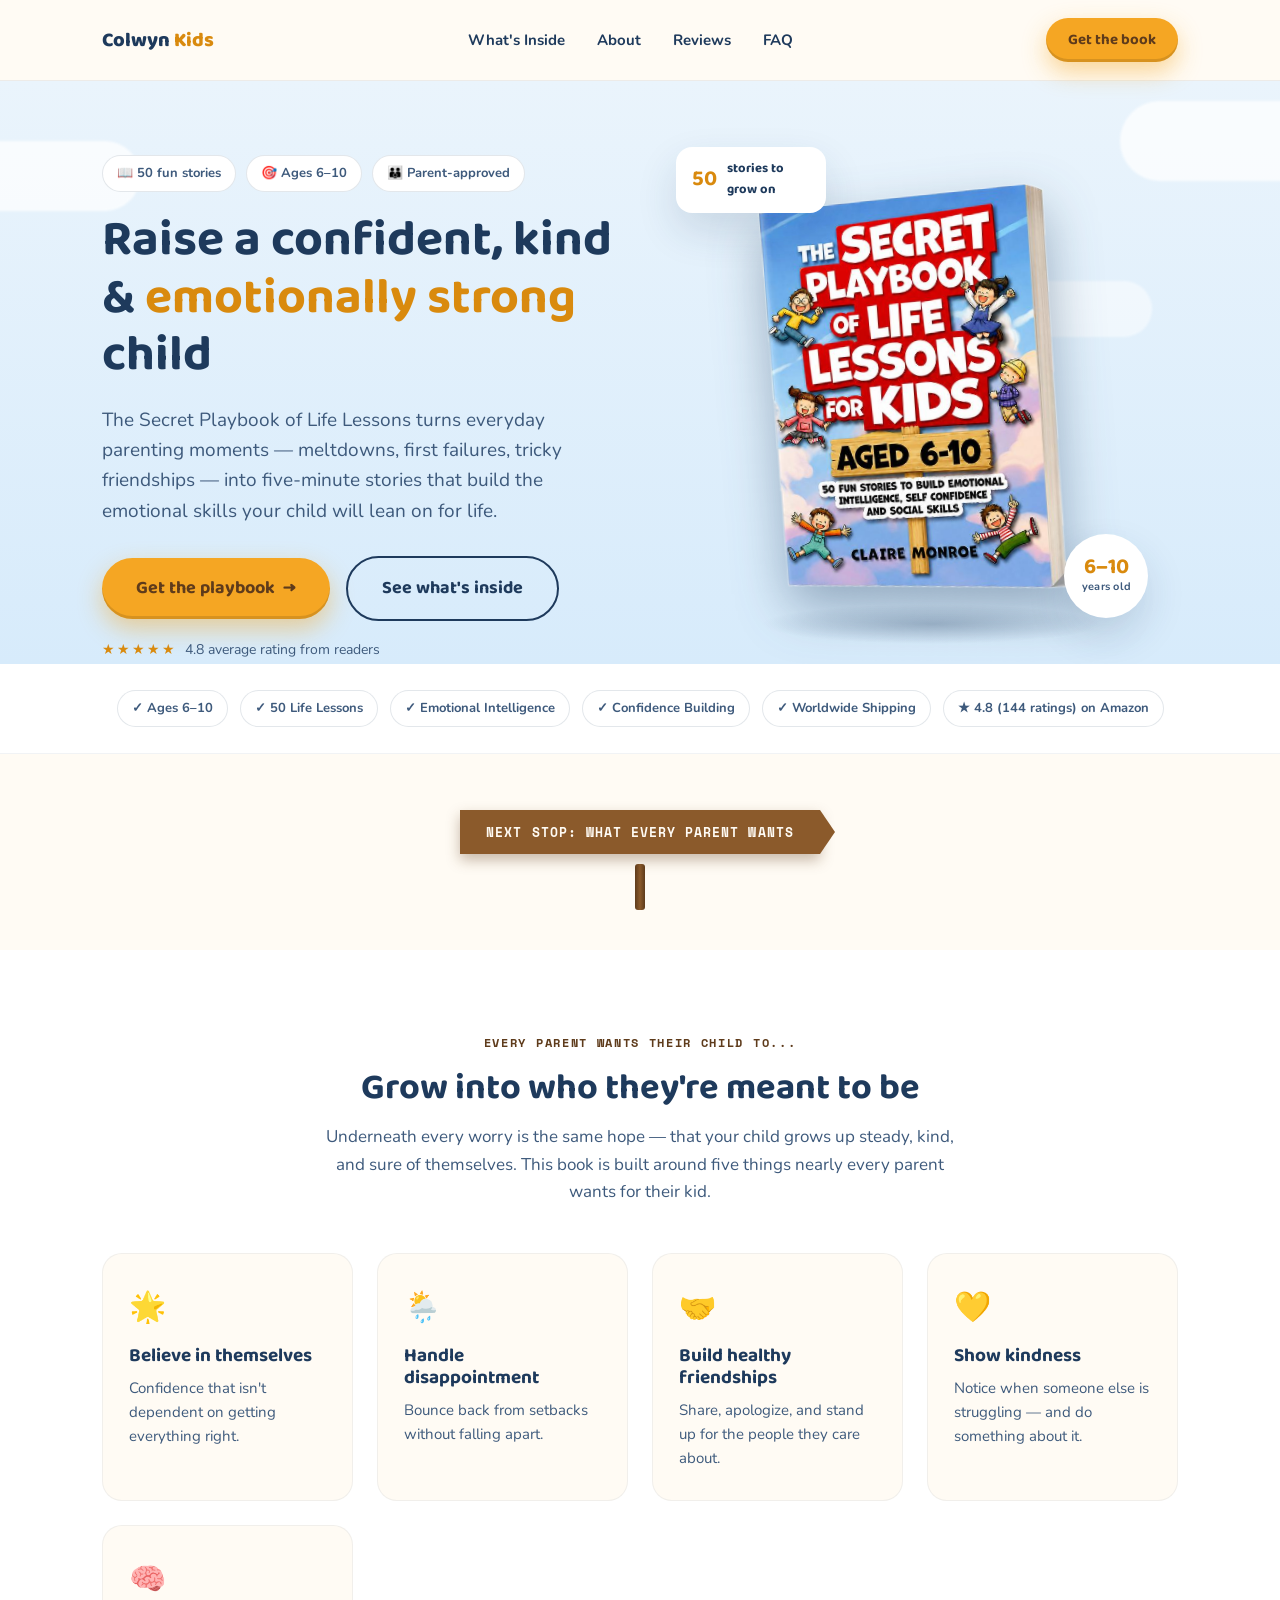
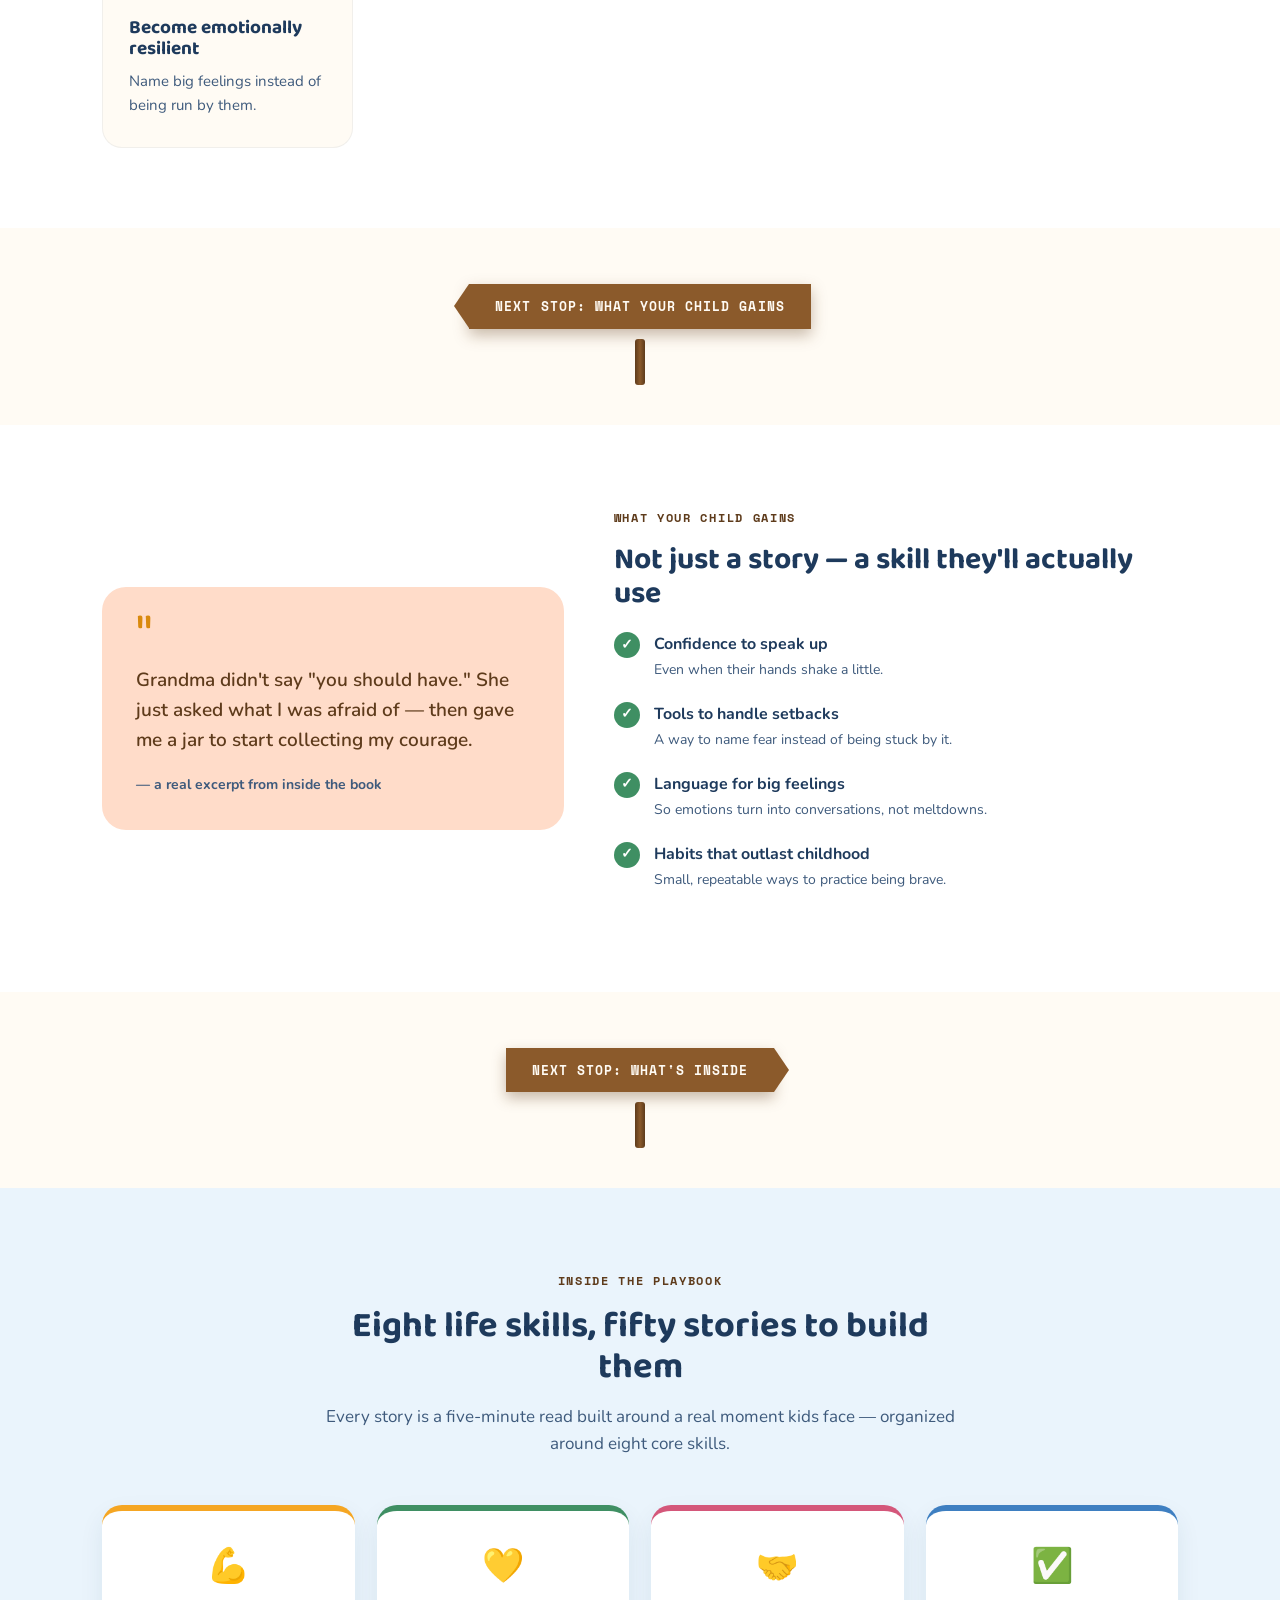
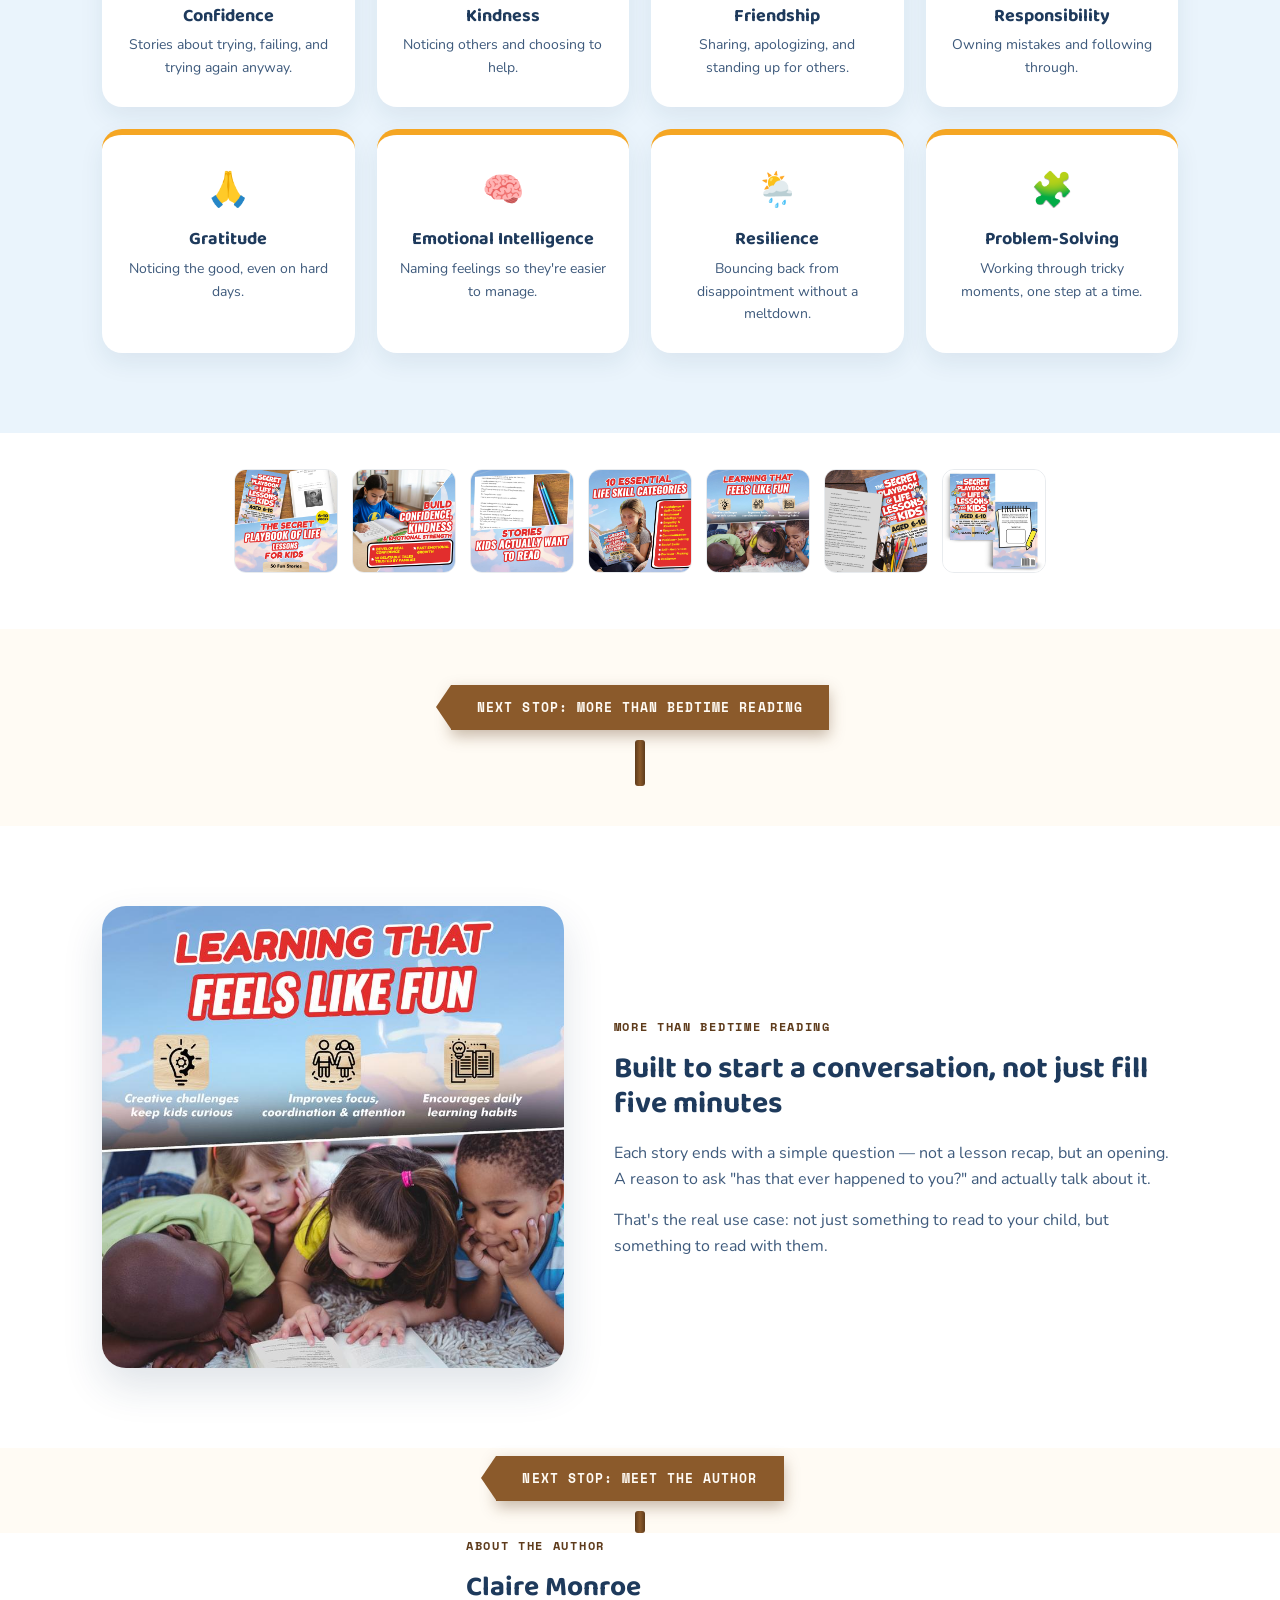
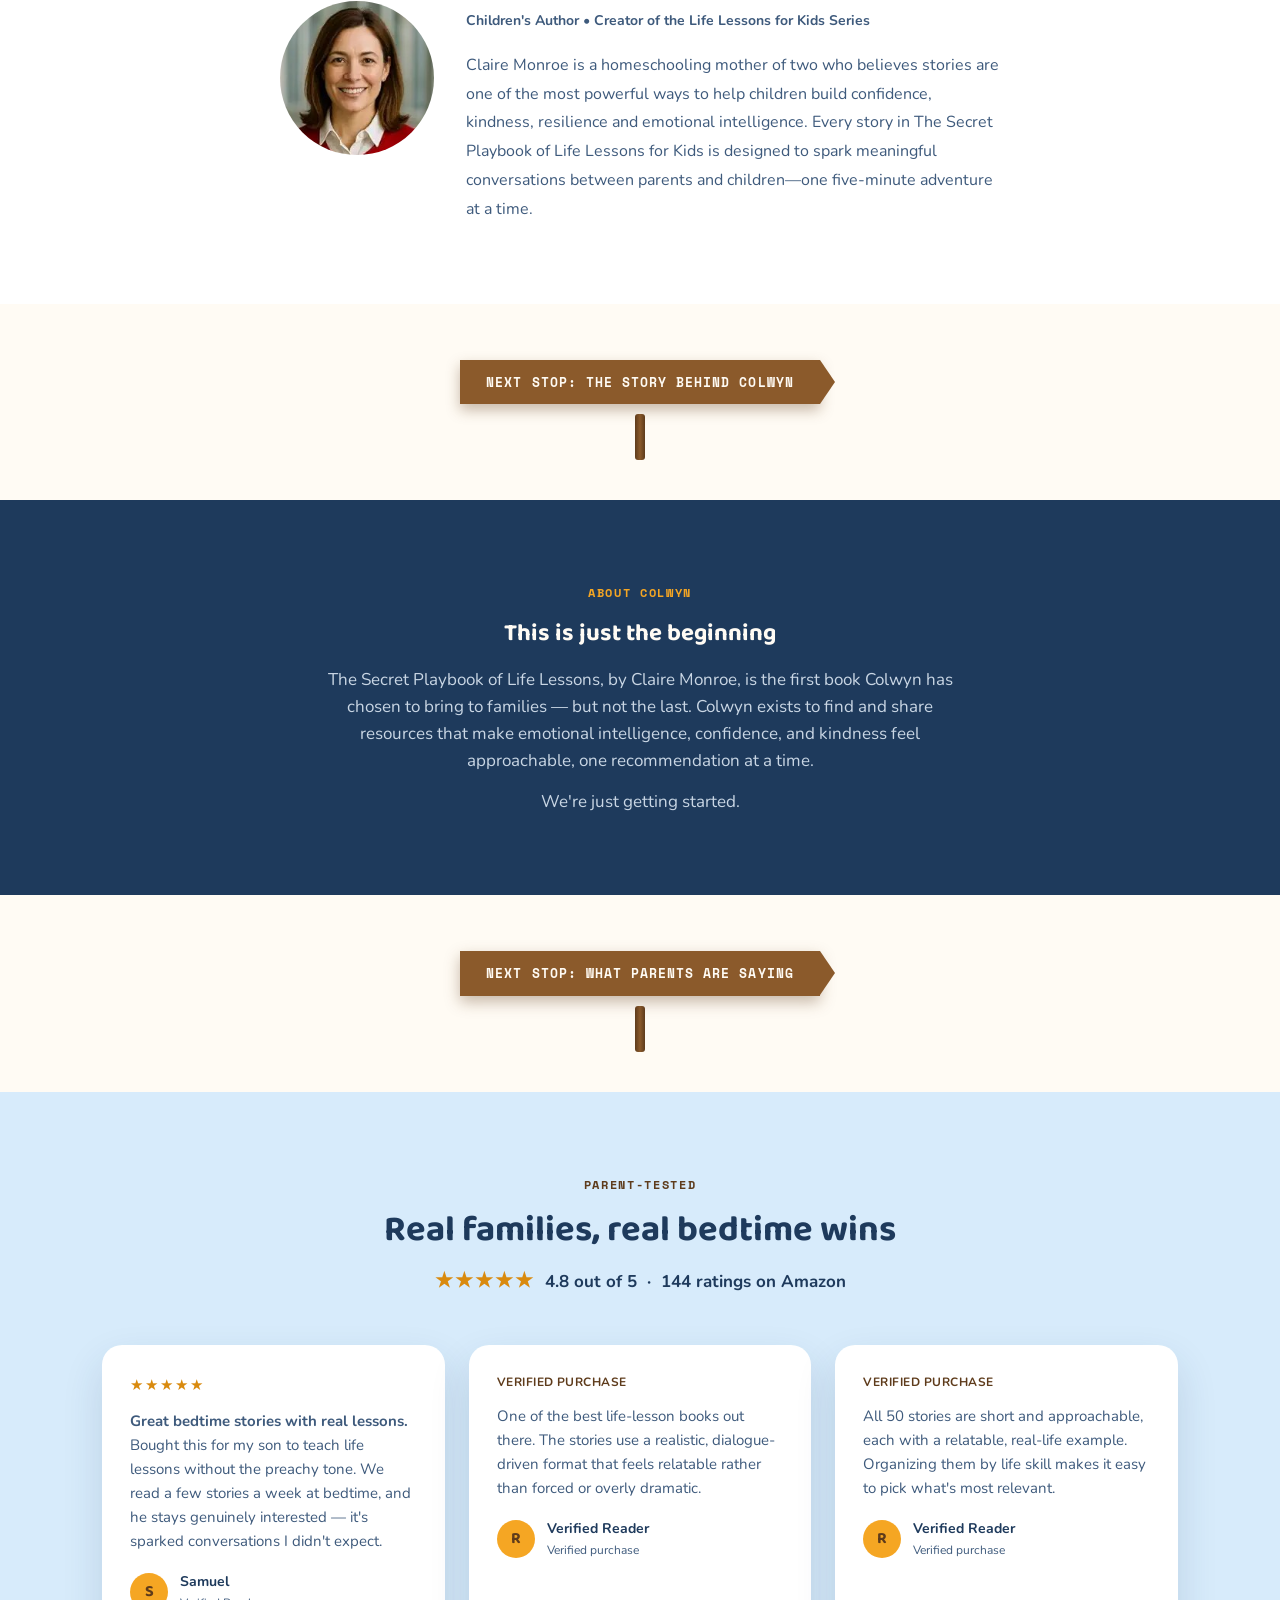
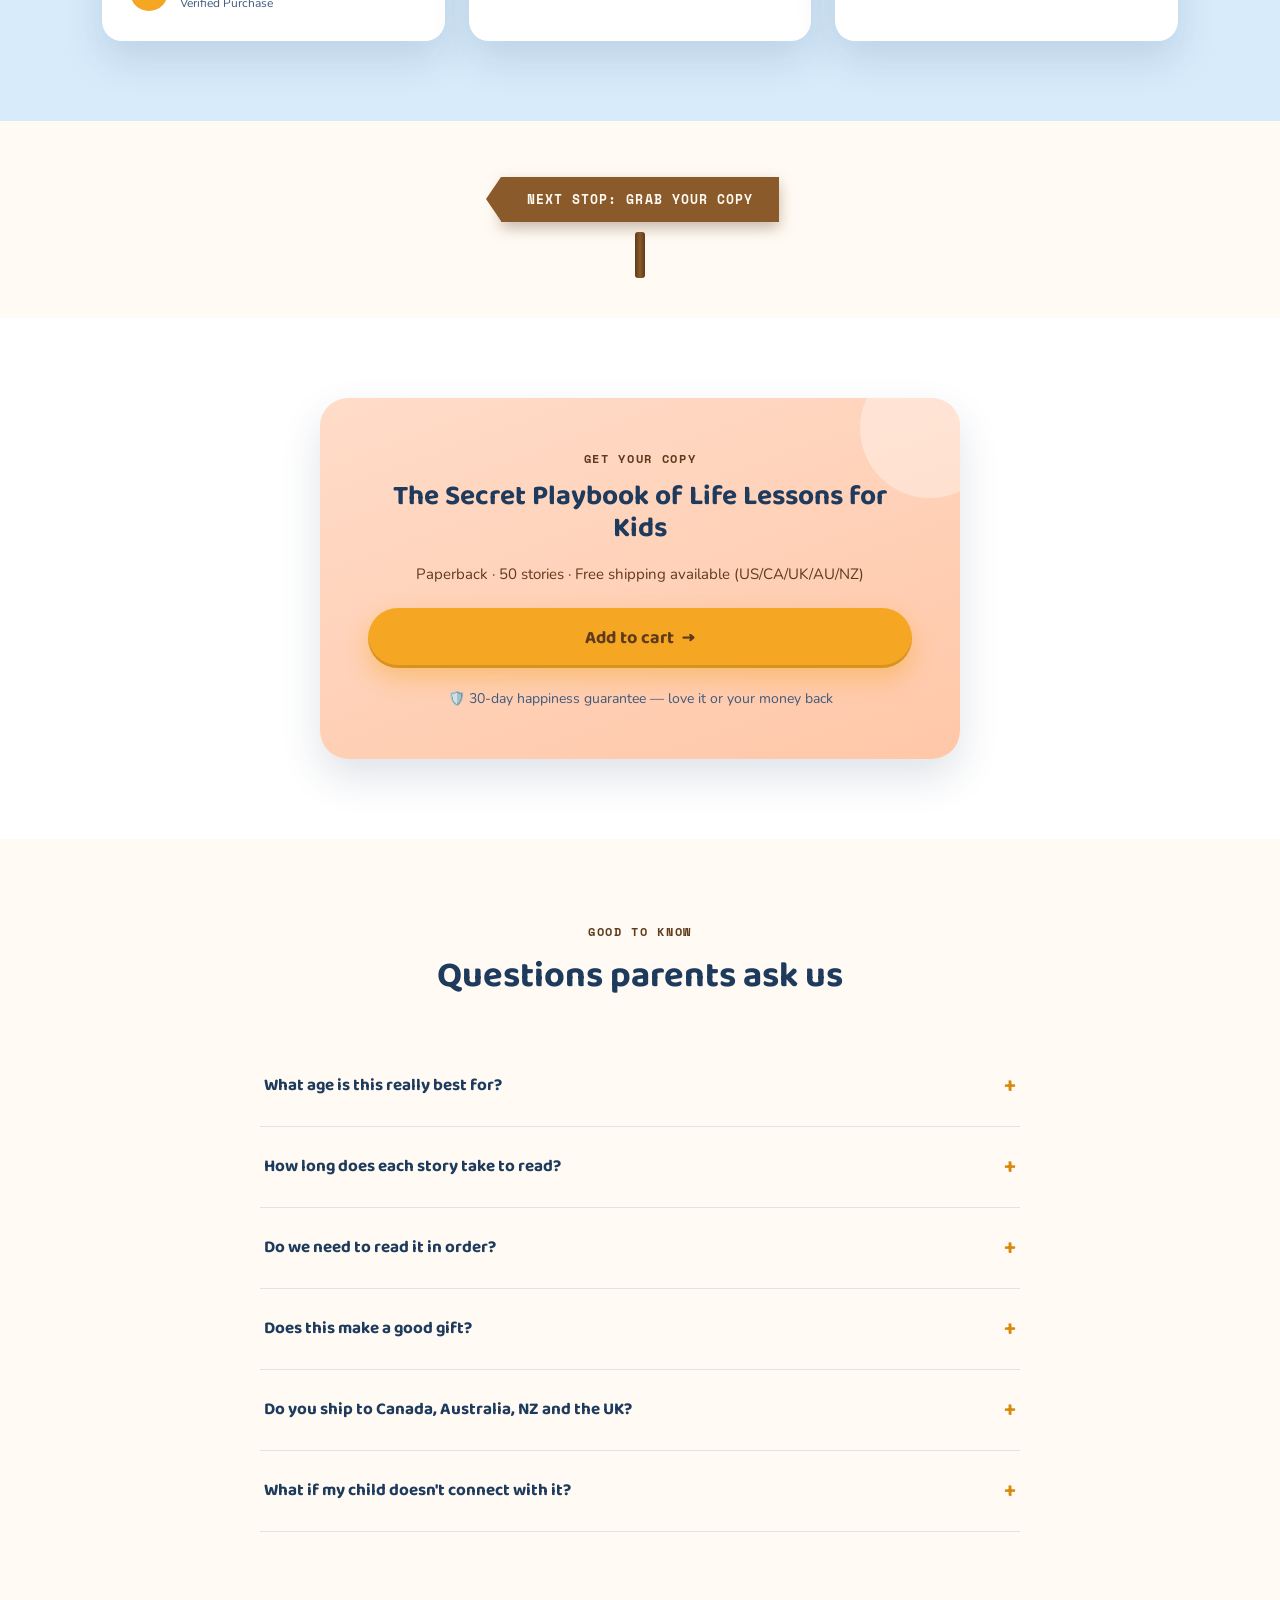
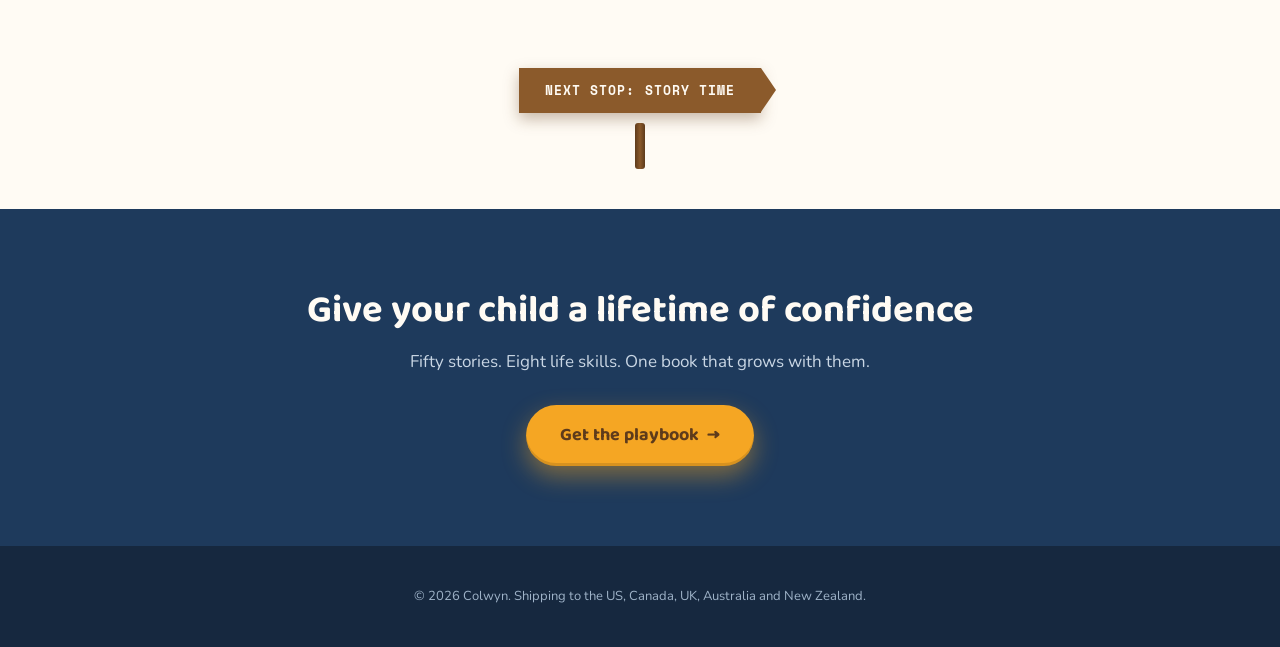
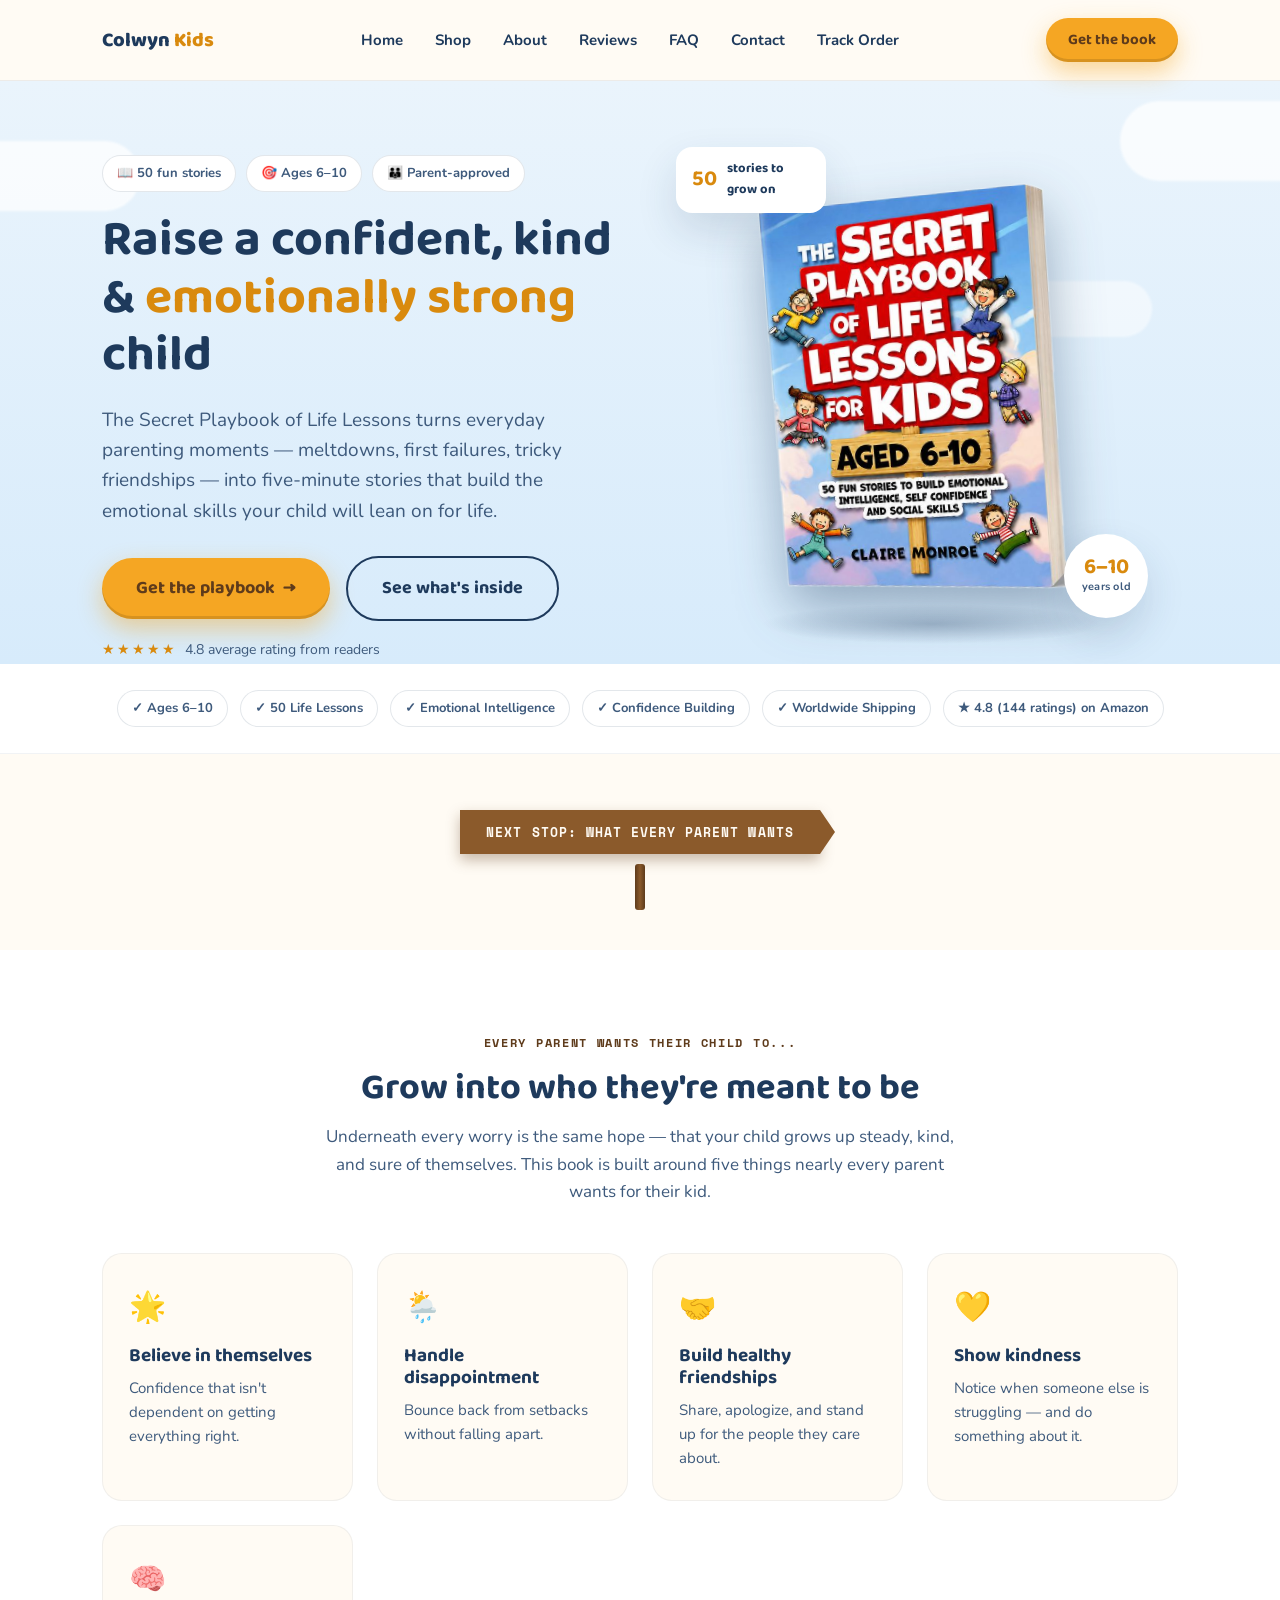
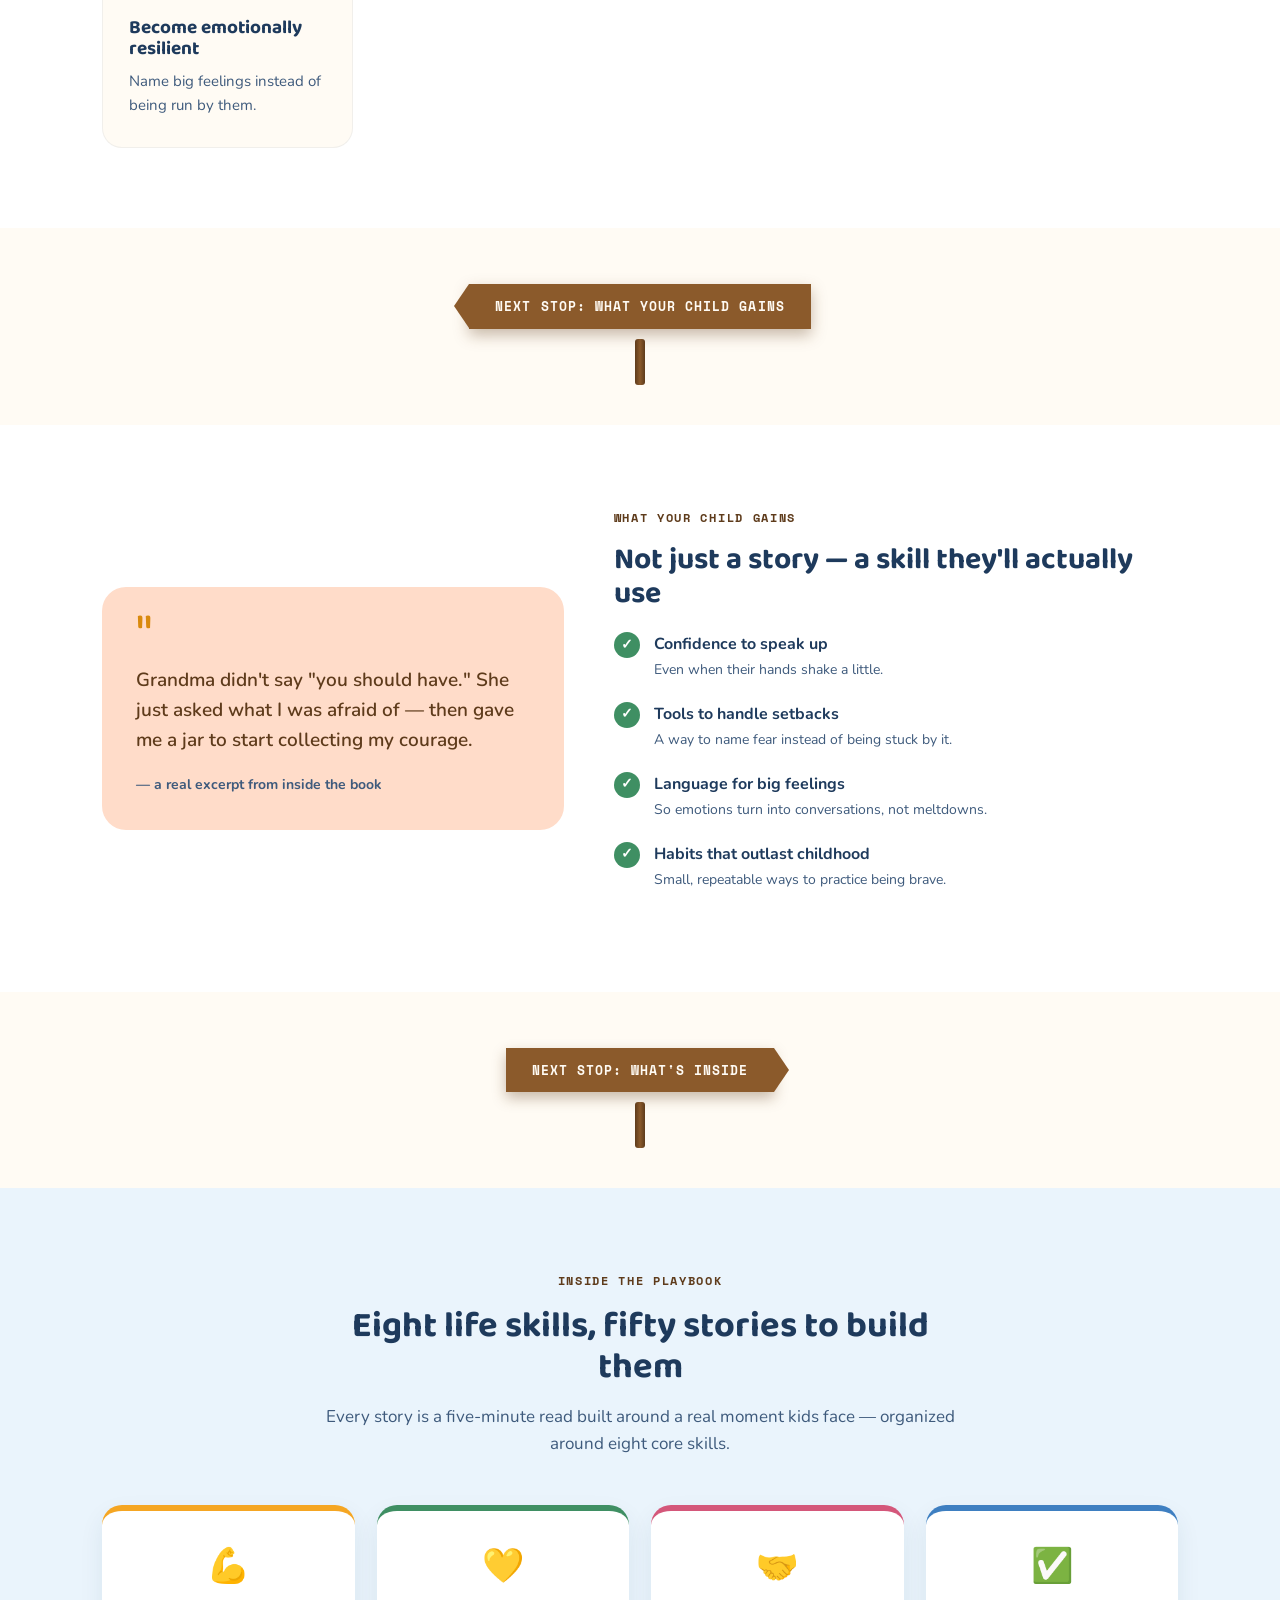
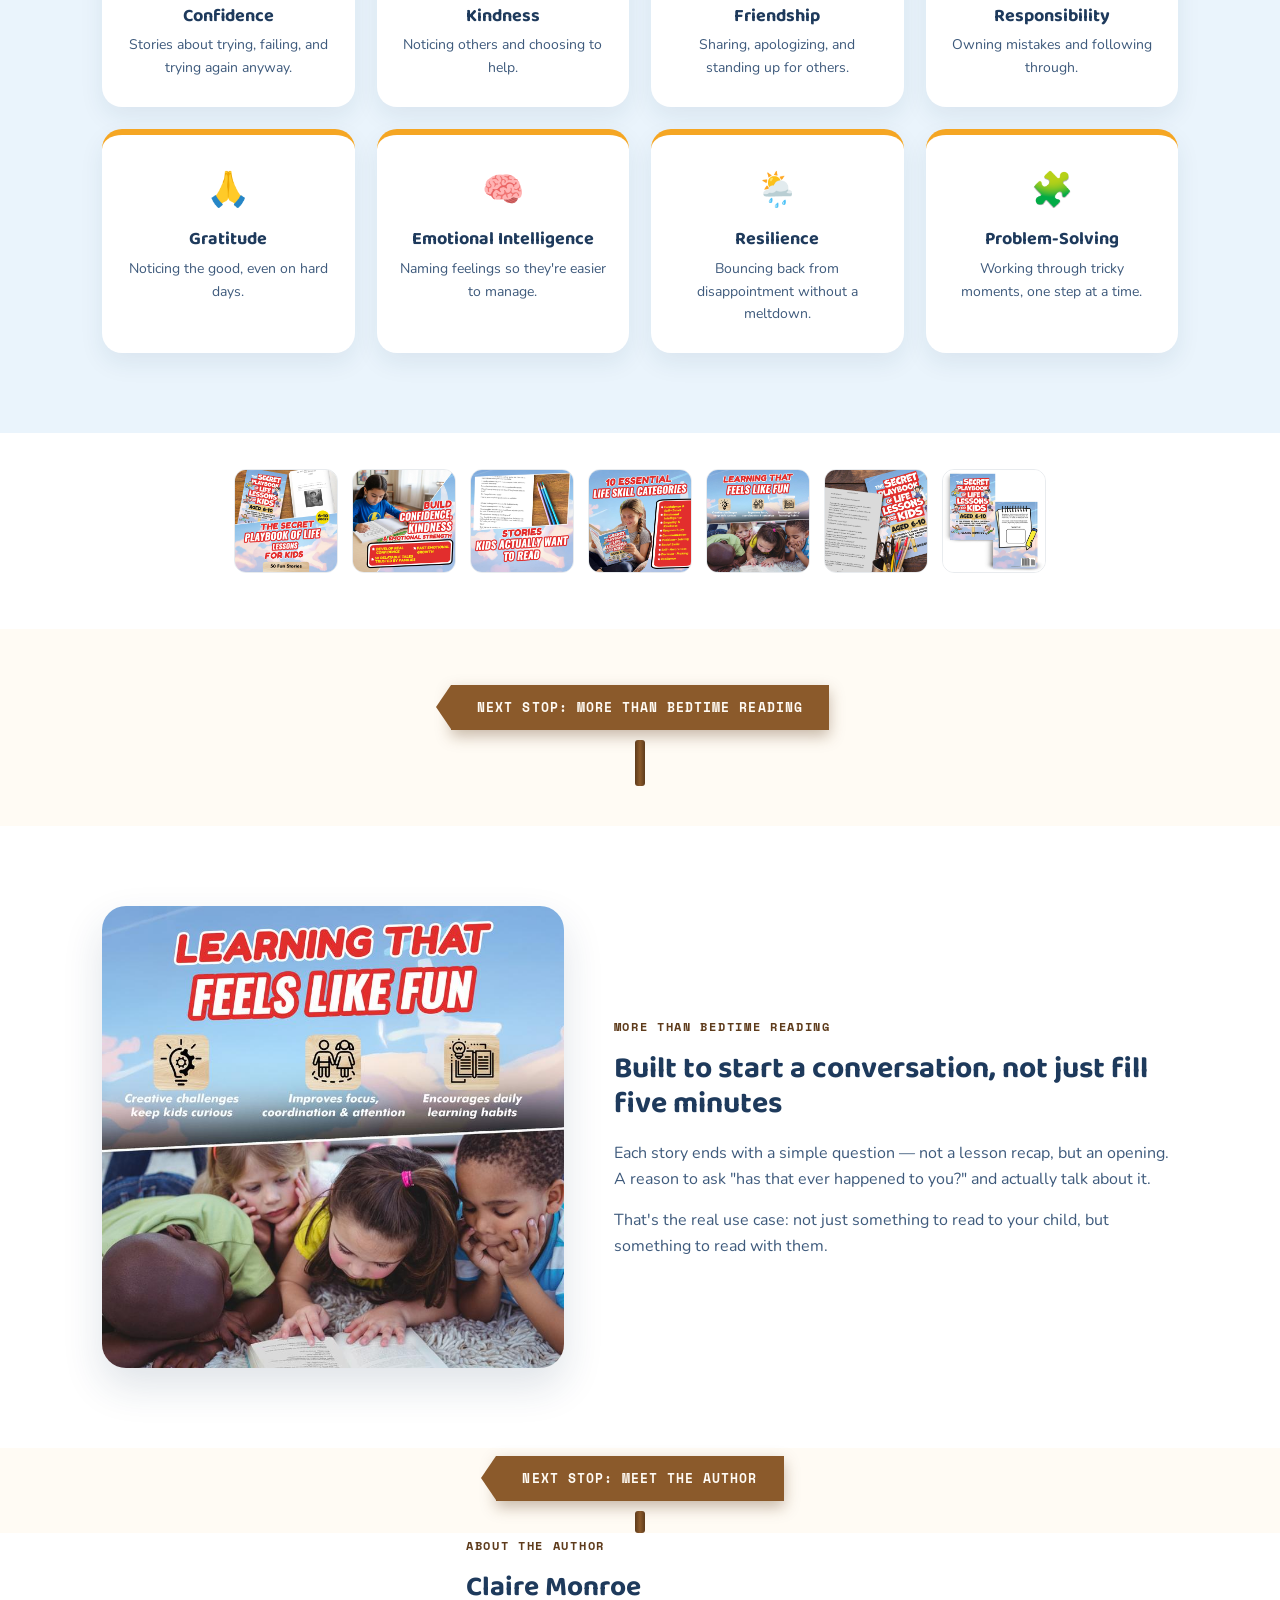
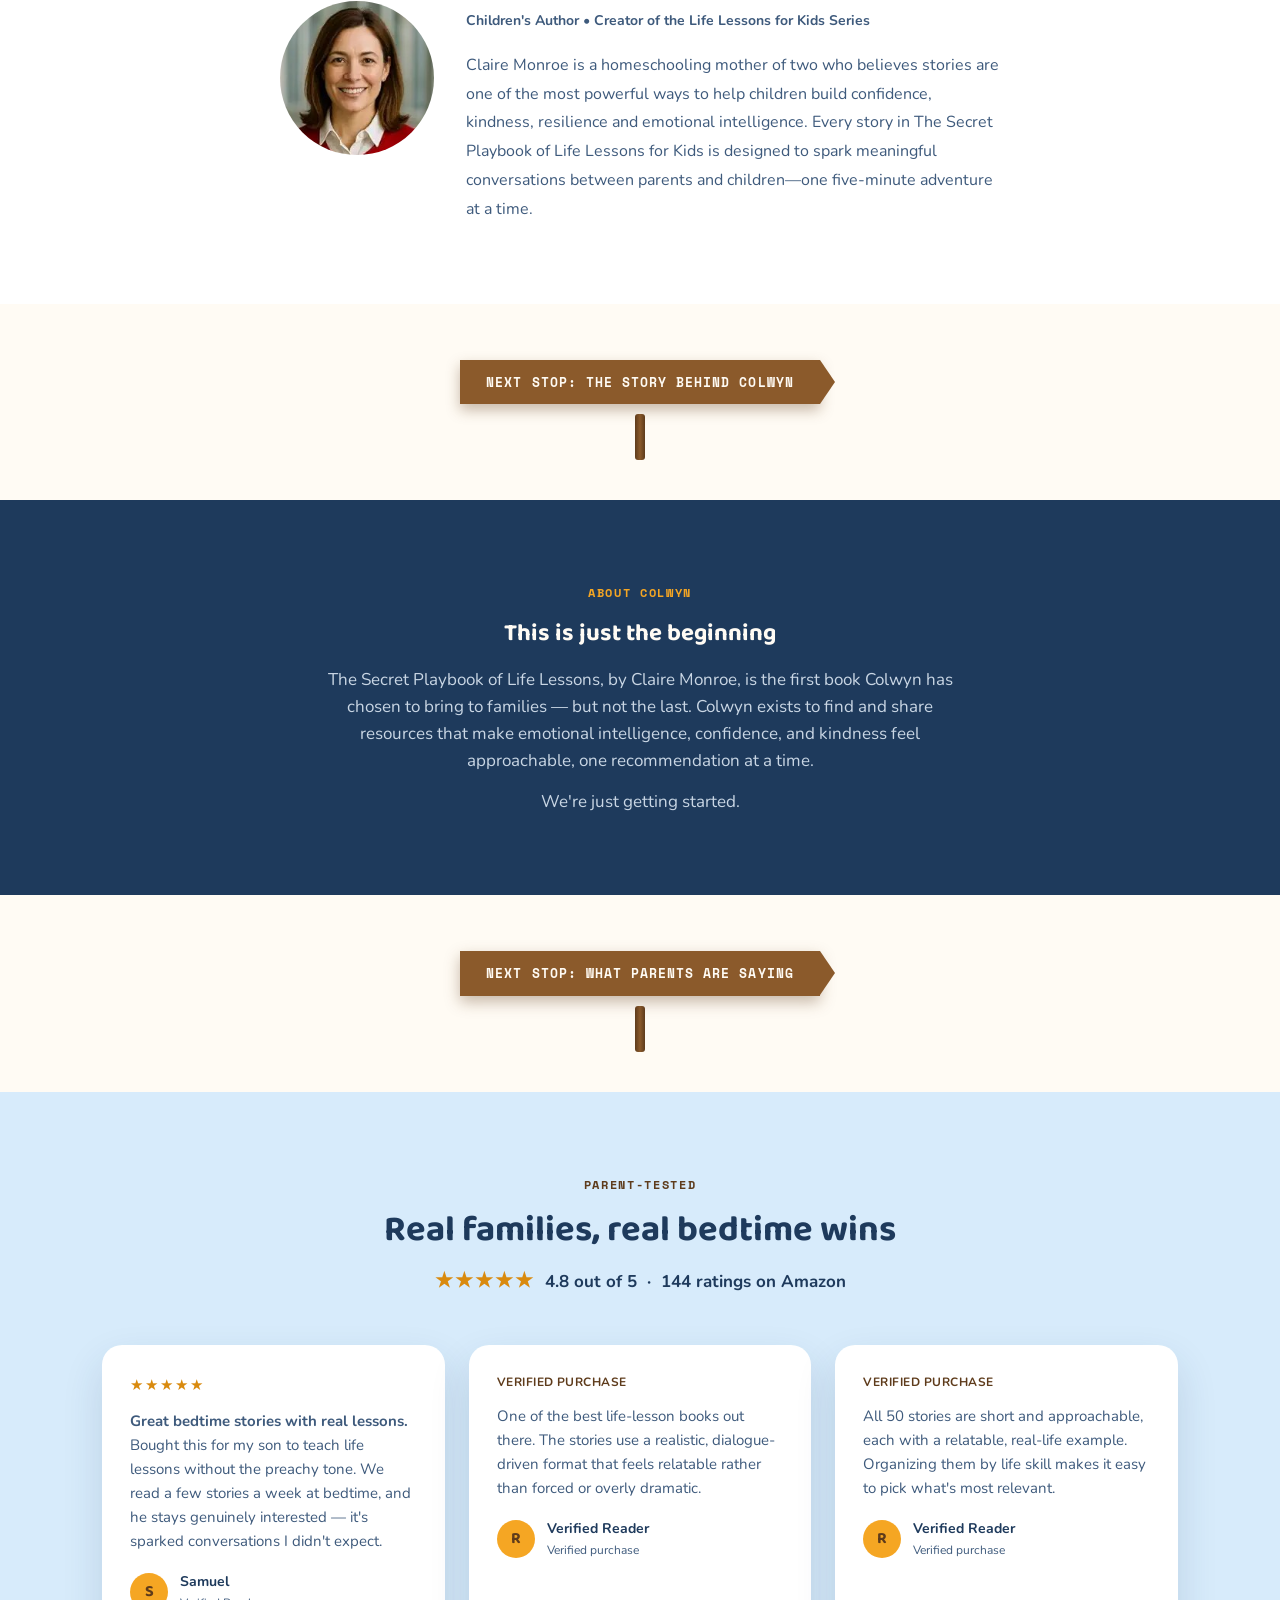
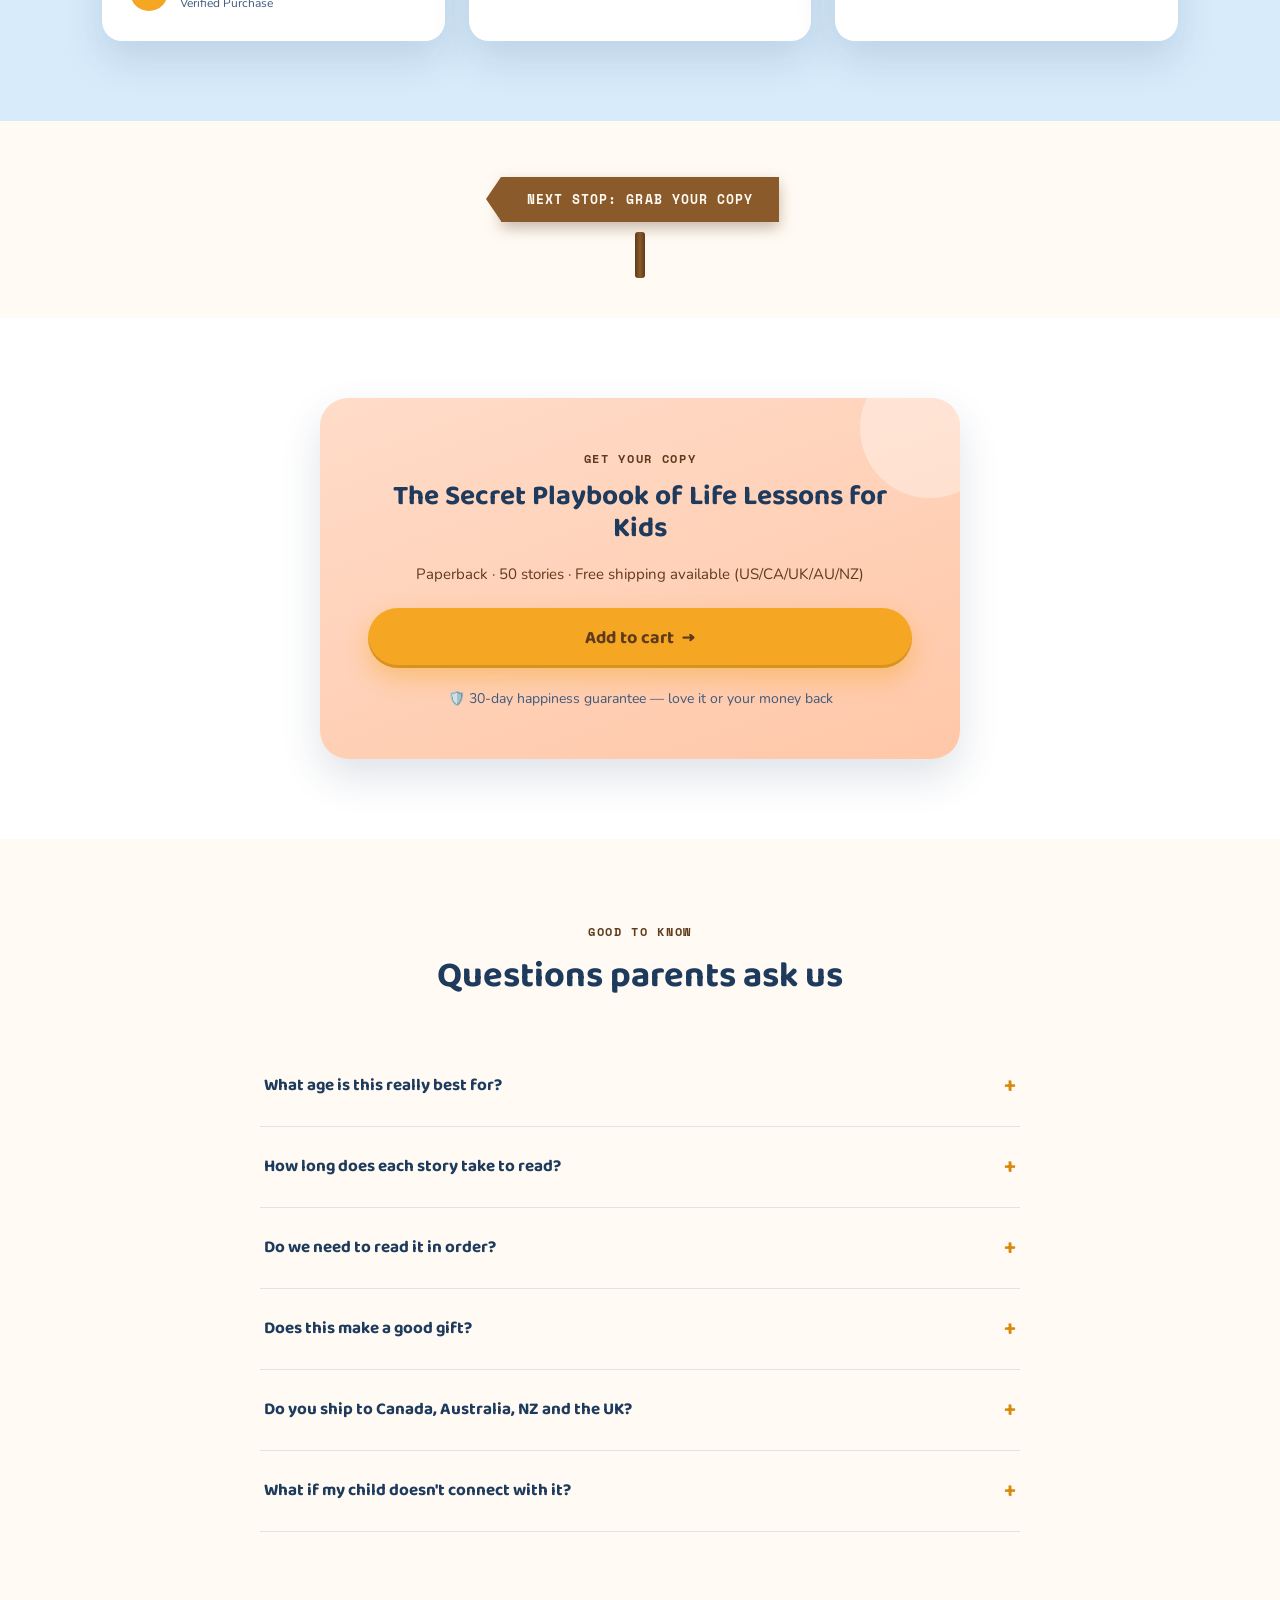
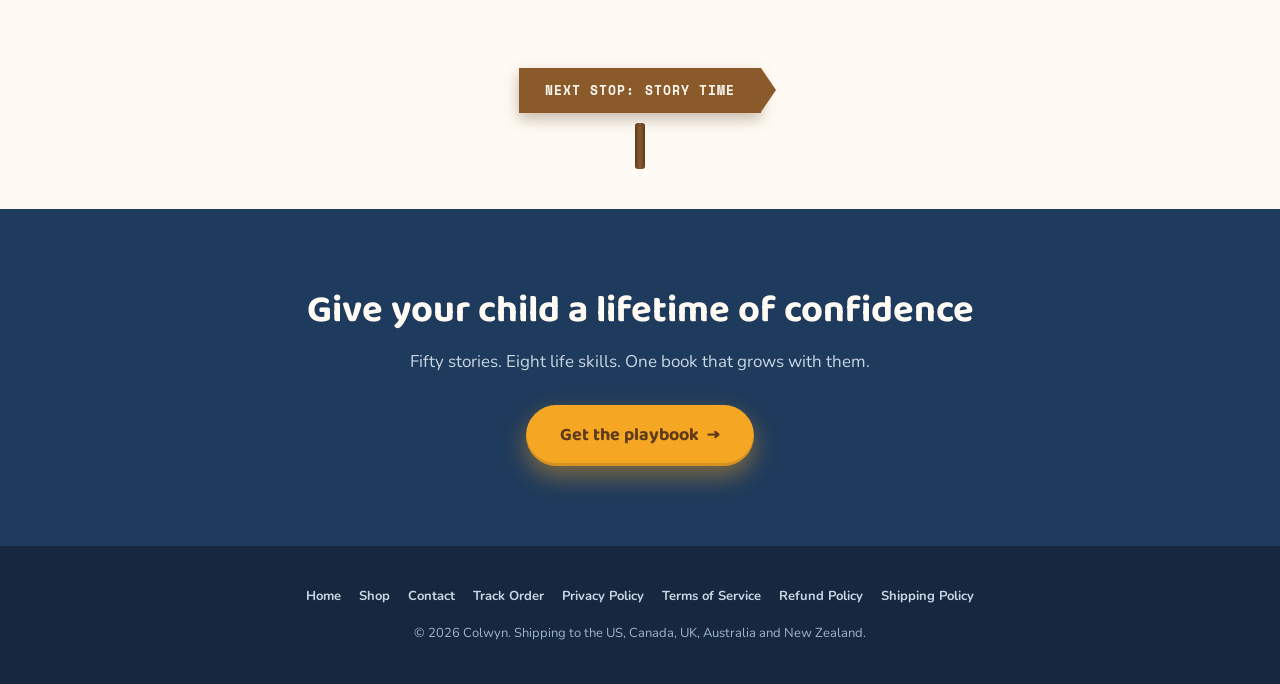
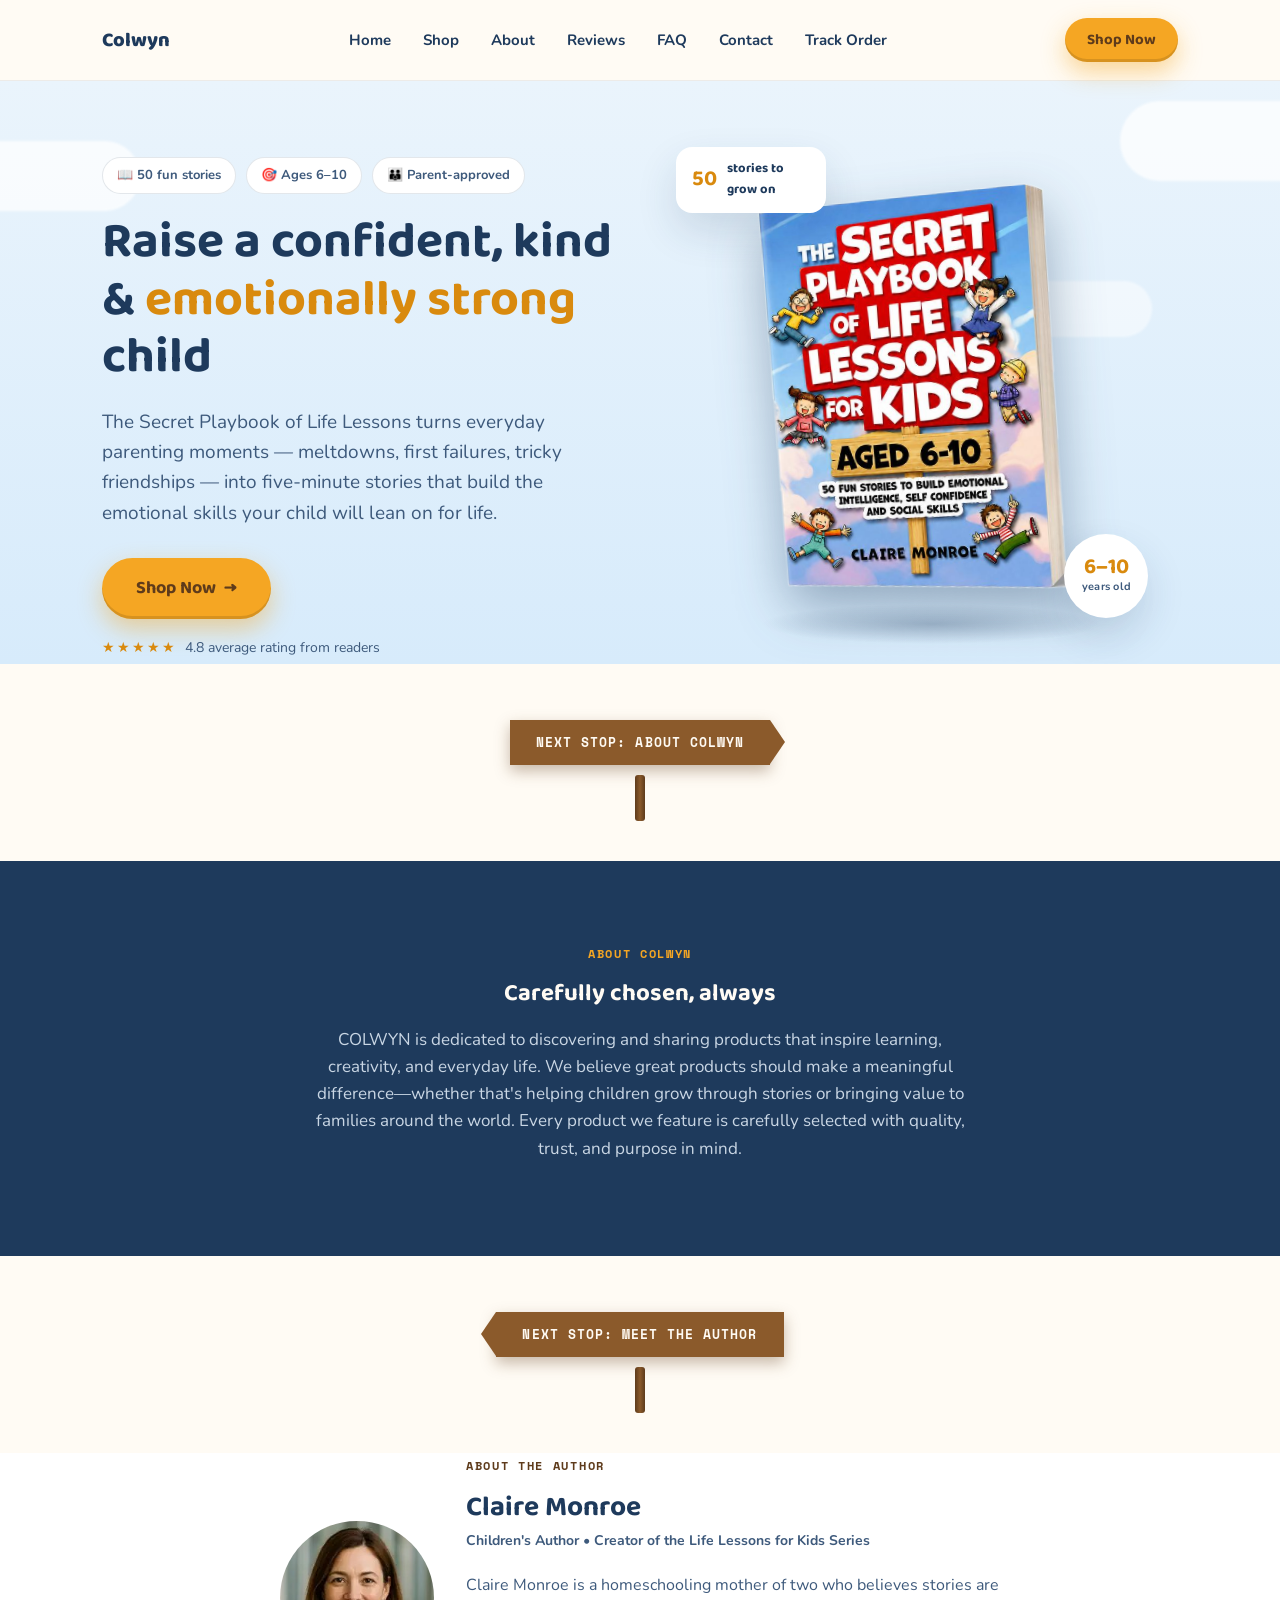
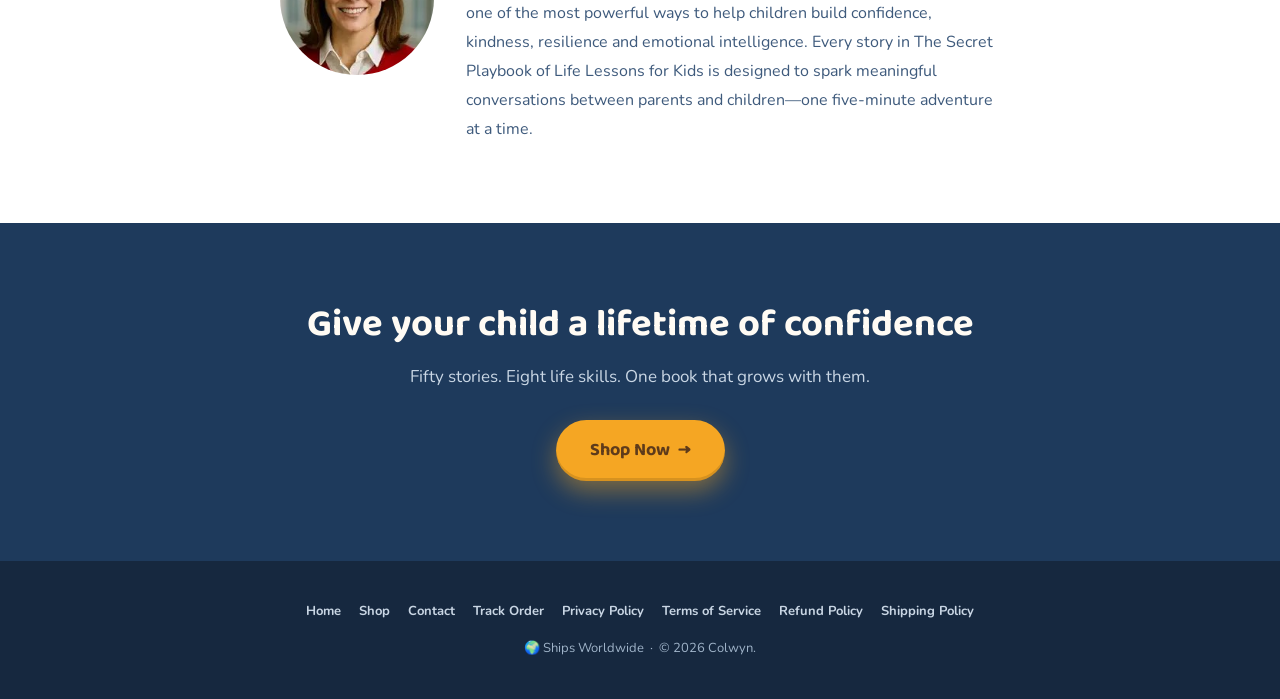
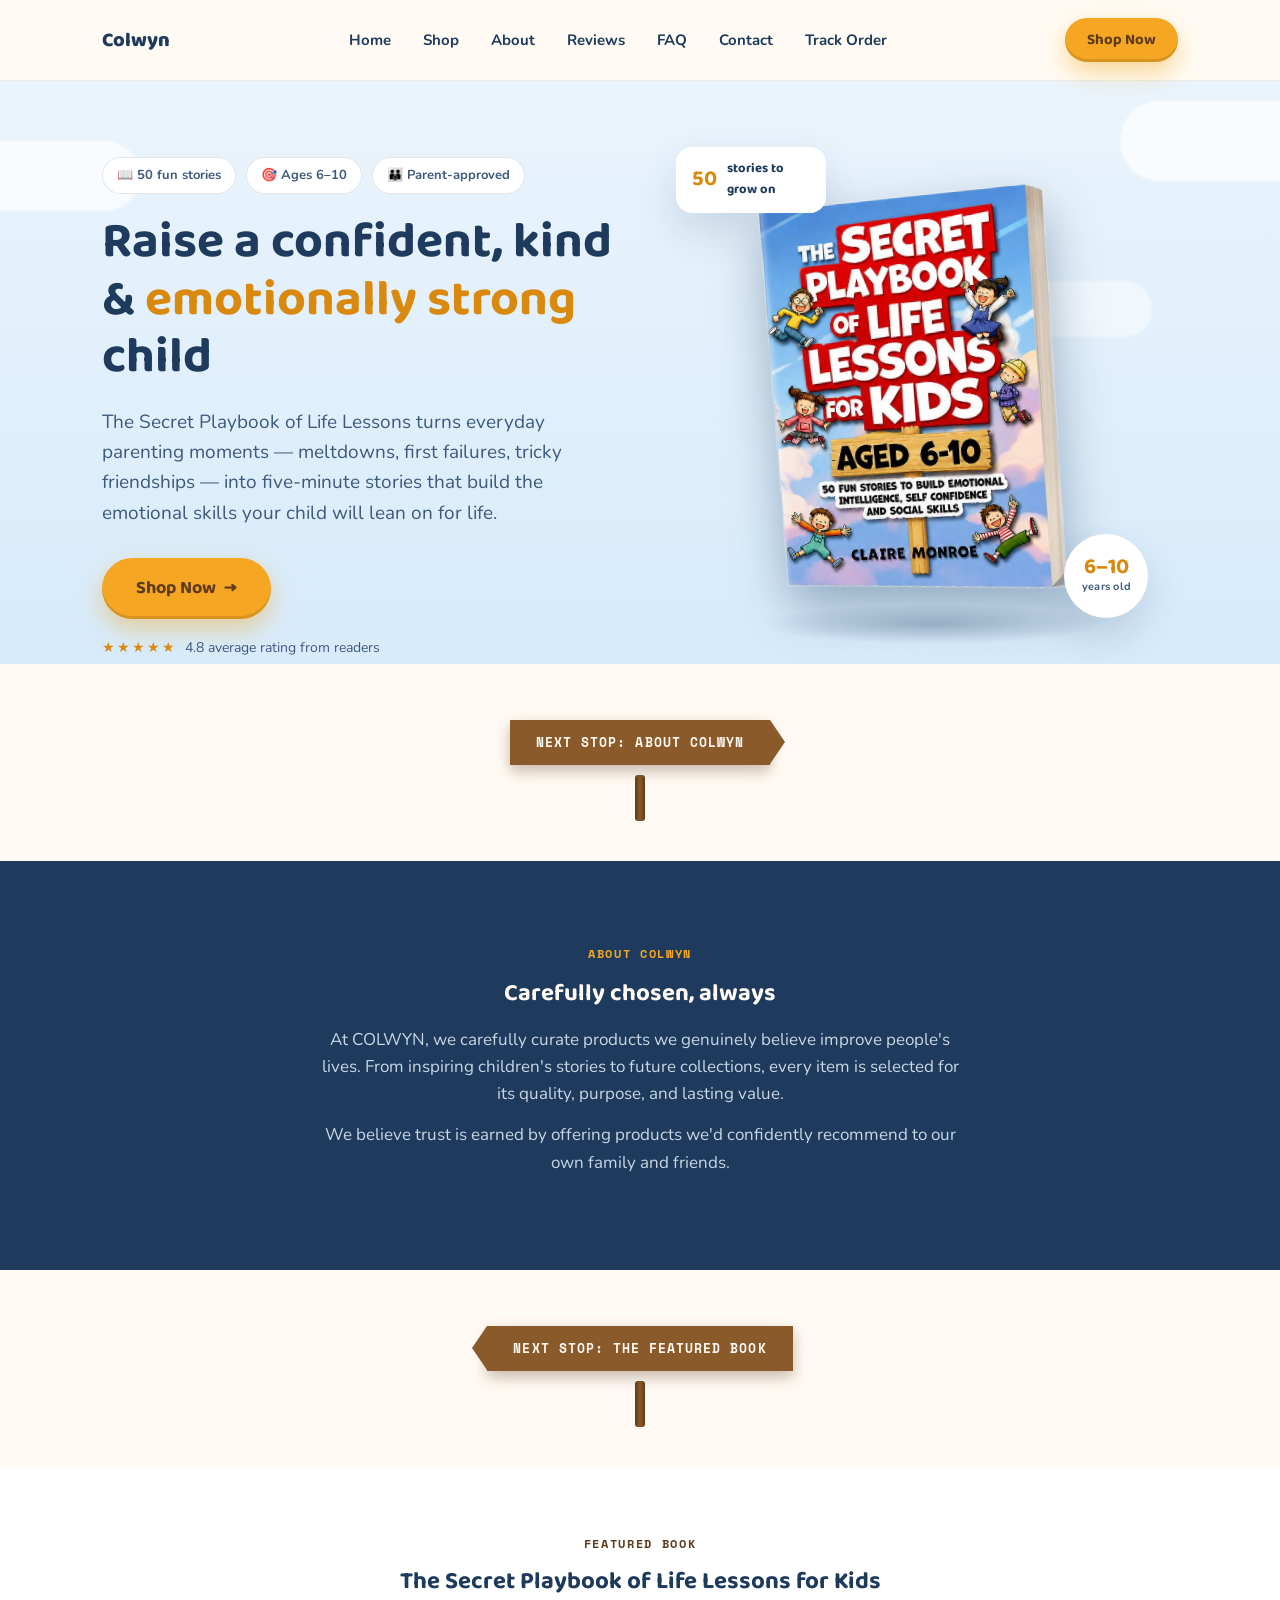
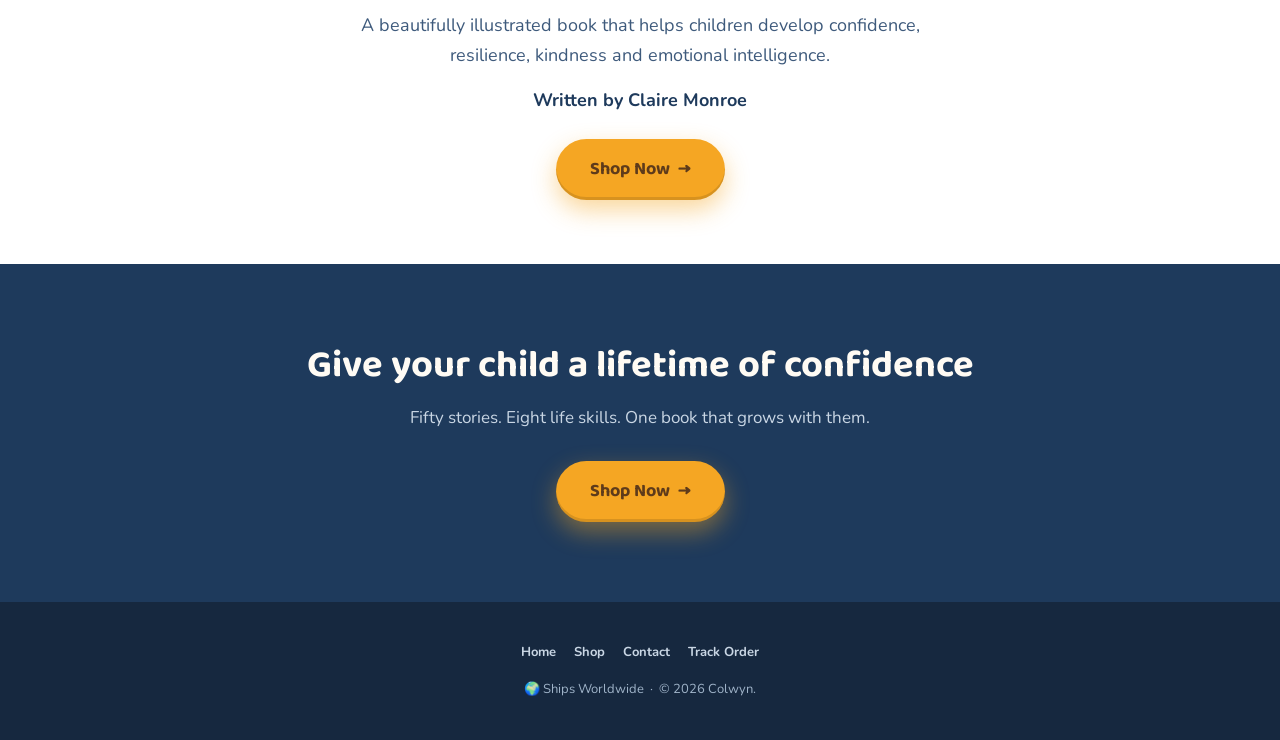
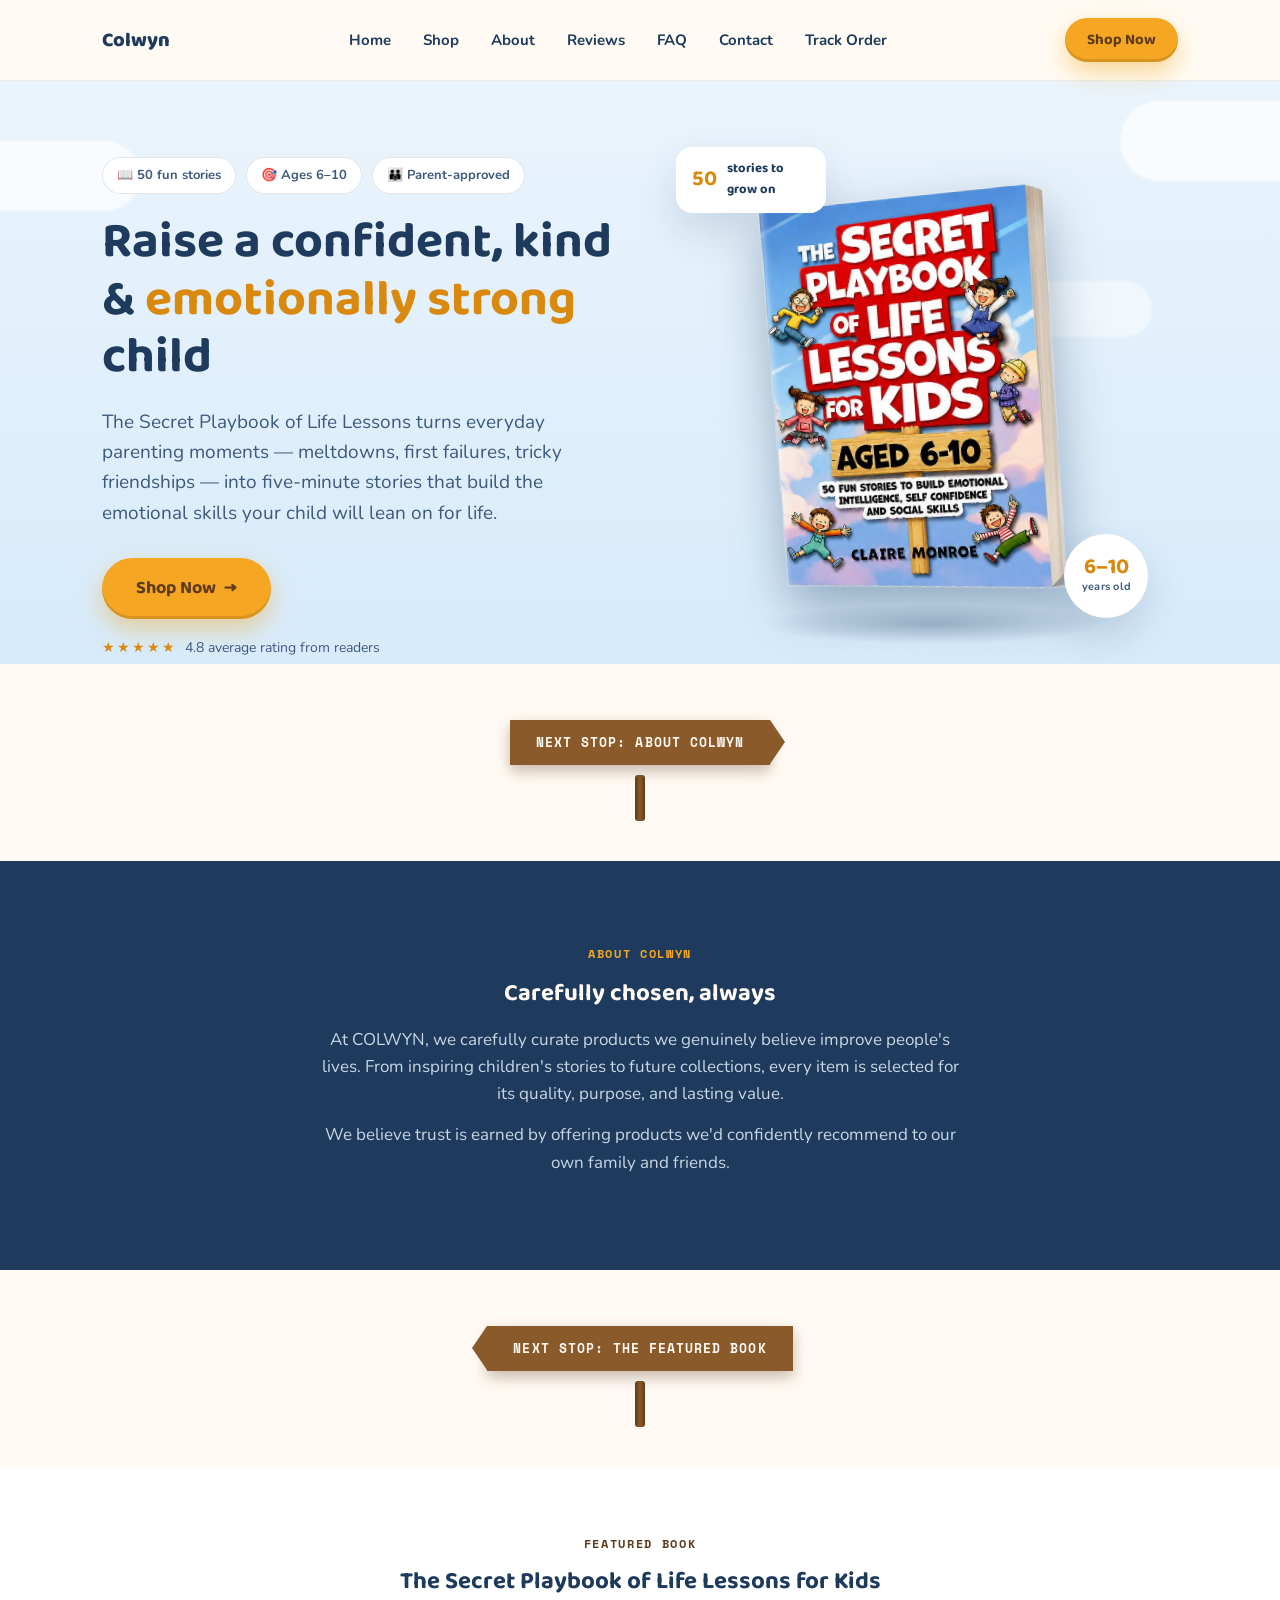
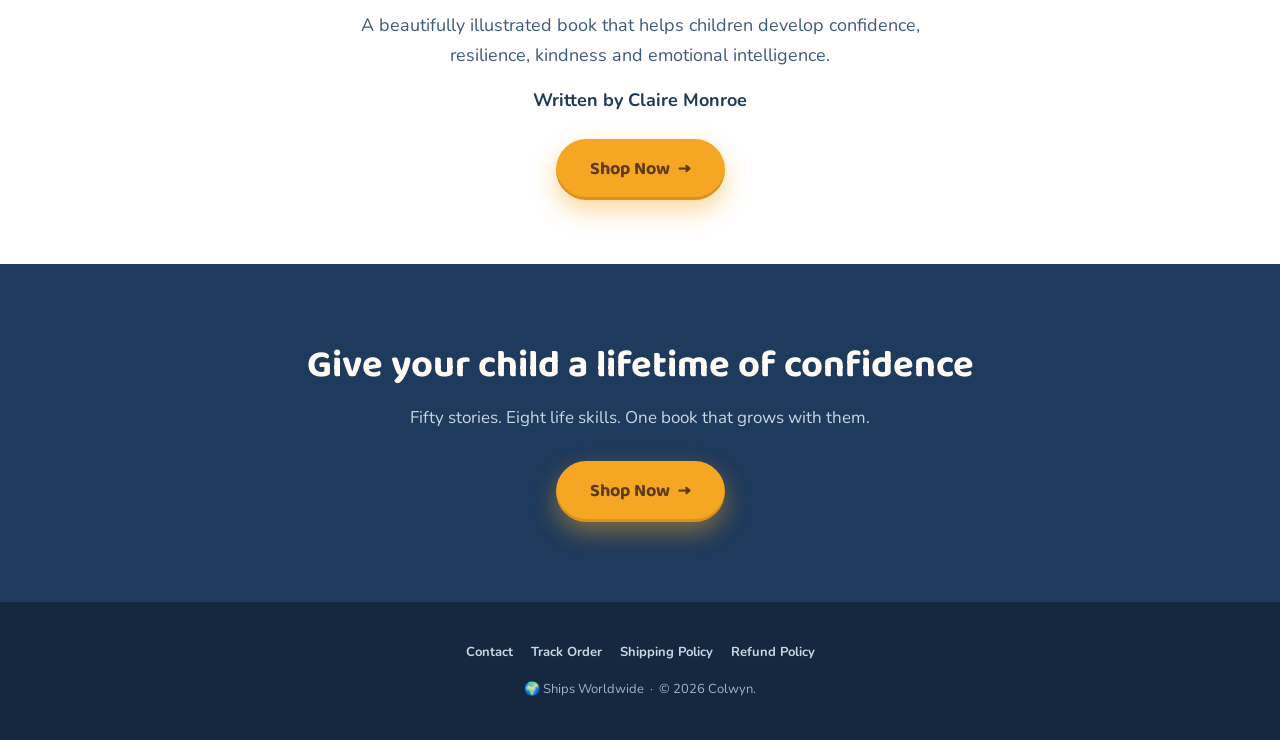
